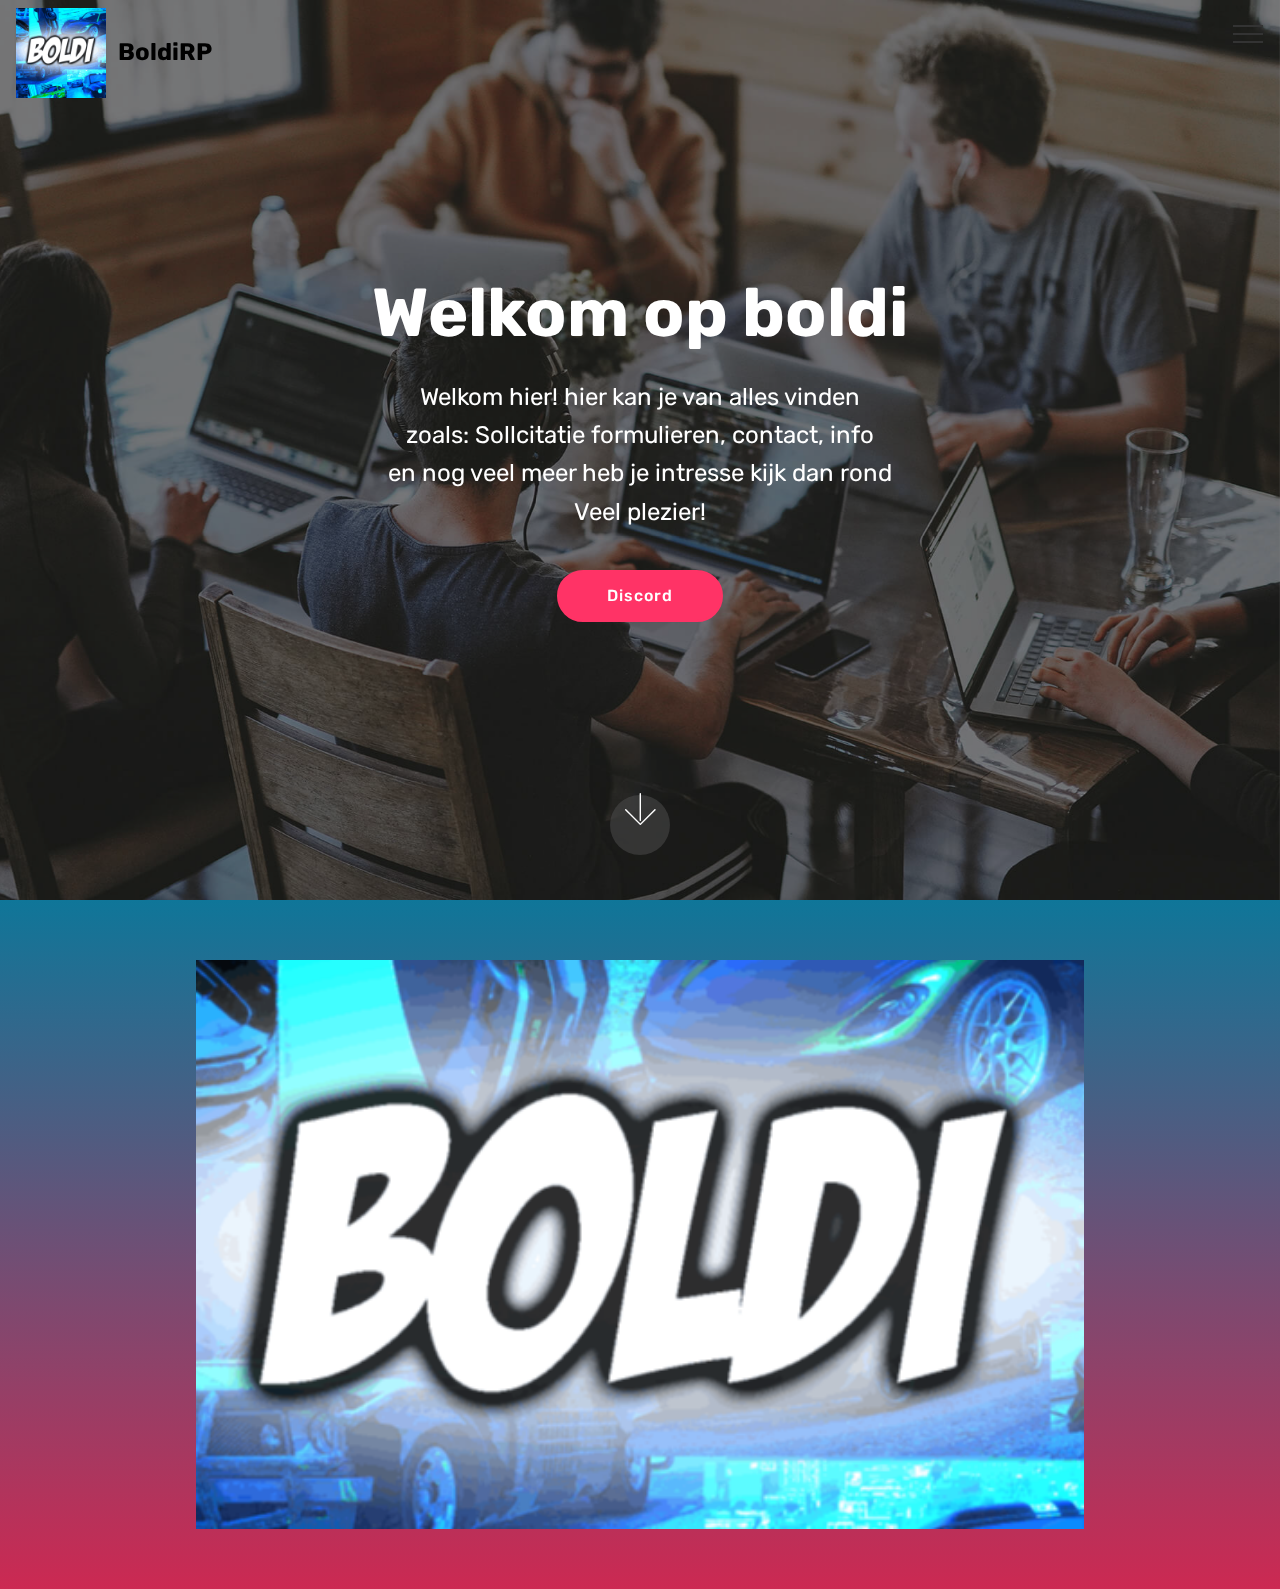
==== index.html @ 73c3ccf2 "create github pages" ====
<!DOCTYPE html>
<html  >
<head>
  <!-- Site made with Mobirise Website Builder v4.9.7, https://mobirise.com -->
  <meta charset="UTF-8">
  <meta http-equiv="X-UA-Compatible" content="IE=edge">
  <meta name="generator" content="Mobirise v4.9.7, mobirise.com">
  <meta name="viewport" content="width=device-width, initial-scale=1, minimum-scale=1">
  <link rel="shortcut icon" href="assets/images/boldi-226x226.png" type="image/x-icon">
  <meta name="description" content="">
  
  <title>Home</title>
  <link rel="stylesheet" href="assets/web/assets/mobirise-icons2/mobirise2.css">
  <link rel="stylesheet" href="assets/web/assets/mobirise-icons/mobirise-icons.css">
  <link rel="stylesheet" href="assets/tether/tether.min.css">
  <link rel="stylesheet" href="assets/bootstrap/css/bootstrap.min.css">
  <link rel="stylesheet" href="assets/bootstrap/css/bootstrap-grid.min.css">
  <link rel="stylesheet" href="assets/bootstrap/css/bootstrap-reboot.min.css">
  <link rel="stylesheet" href="assets/socicon/css/styles.css">
  <link rel="stylesheet" href="assets/dropdown/css/style.css">
  <link rel="stylesheet" href="assets/theme/css/style.css">
  <link rel="stylesheet" href="assets/mobirise/css/mbr-additional.css" type="text/css">
  
  
  
</head>
<body>
  <section class="menu cid-rpN6e9IvII" once="menu" id="menu2-0">

    

    <nav class="navbar navbar-expand beta-menu navbar-dropdown align-items-center navbar-fixed-top collapsed bg-color transparent">
        <button class="navbar-toggler navbar-toggler-right" type="button" data-toggle="collapse" data-target="#navbarSupportedContent" aria-controls="navbarSupportedContent" aria-expanded="false" aria-label="Toggle navigation">
            <div class="hamburger">
                <span></span>
                <span></span>
                <span></span>
                <span></span>
            </div>
        </button>
        <div class="menu-logo">
            <div class="navbar-brand">
                <span class="navbar-logo">
                    <a href="https://mobirise.co">
                        <img src="assets/images/boldi-226x226.png" alt="Mobirise" title="" style="height: 5.6rem;">
                    </a>
                </span>
                <span class="navbar-caption-wrap"><a class="navbar-caption text-black display-5" href="https://mobirise.co">BoldiRP</a></span>
            </div>
        </div>
        <div class="collapse navbar-collapse" id="navbarSupportedContent">
            <ul class="navbar-nav nav-dropdown nav-right" data-app-modern-menu="true"><li class="nav-item">
                    <a class="nav-link link text-black display-4" href="https://mobirise.co"><span class="mobi-mbri mobi-mbri-contact-form mbr-iconfont mbr-iconfont-btn"></span>Contact</a>
                </li>
                <li class="nav-item">
                    <a class="nav-link link text-black display-4" href="https://mobirise.co"><span class="mbri-smile-face mbr-iconfont mbr-iconfont-btn"></span>
                        Over ons
                    </a>
                </li><li class="nav-item"><a class="nav-link link text-black display-4" href="https://mobirise.co"><span class="mbri-users mbr-iconfont mbr-iconfont-btn"></span>Sollcitatie</a></li><li class="nav-item"><a class="nav-link link text-black display-4" href="https://mobirise.co"><span class="socicon socicon-angellist mbr-iconfont mbr-iconfont-btn"></span>&nbsp;Donateurs</a></li></ul>
            
        </div>
    </nav>
</section>

<section class="engine"><a href="https://mobirise.info/x">css templates</a></section><section class="cid-rpN6eJ1tGA mbr-fullscreen mbr-parallax-background" id="header2-1">

    

    <div class="mbr-overlay" style="opacity: 0.5; background-color: rgb(35, 35, 35);"></div>

    <div class="container align-center">
        <div class="row justify-content-md-center">
            <div class="mbr-white col-md-10">
                <h1 class="mbr-section-title mbr-bold pb-3 mbr-fonts-style display-1">Welkom op boldi</h1>
                
                <p class="mbr-text pb-3 mbr-fonts-style display-5">Welkom hier! hier kan je van alles vinden<br>zoals: Sollcitatie formulieren, contact, info<br>en nog veel meer heb je intresse kijk dan rond<br>Veel plezier!</p>
                <div class="mbr-section-btn"><a class="btn btn-md btn-secondary display-4" href="https://discord.gg/vAC4uBe" target="_blank">Discord</a></div>
            </div>
        </div>
    </div>
    <div class="mbr-arrow hidden-sm-down" aria-hidden="true">
        <a href="#next">
            <i class="mbri-down mbr-iconfont"></i>
        </a>
    </div>
</section>

<section class="cid-rpN6jgk2rT" id="image3-2">

    

    <figure class="mbr-figure container">
            <div class="image-block" style="width: 80%;">
                <img src="assets/images/boldi-2-559x559.png" width="1400" alt="Mobirise" title="">
                <figcaption class="mbr-figure-caption mbr-figure-caption-over">
                    <div class="container pb-5 mbr-white align-center mbr-fonts-style display-1"></div>
                </figcaption>
            </div>
    </figure>
</section>


  <script src="assets/web/assets/jquery/jquery.min.js"></script>
  <script src="assets/popper/popper.min.js"></script>
  <script src="assets/tether/tether.min.js"></script>
  <script src="assets/bootstrap/js/bootstrap.min.js"></script>
  <script src="assets/touchswipe/jquery.touch-swipe.min.js"></script>
  <script src="assets/parallax/jarallax.min.js"></script>
  <script src="assets/smoothscroll/smooth-scroll.js"></script>
  <script src="assets/dropdown/js/script.min.js"></script>
  <script src="assets/theme/js/script.js"></script>
  
  
</body>
</html>
---- assets/web/assets/mobirise-icons2/mobirise2.css ----
@font-face {
  font-family: 'Moririse2';
  src:  url('mobirise2.eot?f2bix4');
  src:  url('mobirise2.eot?f2bix4#iefix') format('embedded-opentype'),
    url('mobirise2.ttf?f2bix4') format('truetype'),
    url('mobirise2.woff?f2bix4') format('woff'),
    url('mobirise2.svg?f2bix4#mobirise2') format('svg');
  font-weight: normal;
  font-style: normal;
}

[class^="mobi-"], [class*=" mobi-"] {
  /* use !important to prevent issues with browser extensions that change fonts */
  font-family: 'Moririse2' !important;
  speak: none;
  font-style: normal;
  font-weight: normal;
  font-variant: normal;
  text-transform: none;
  line-height: 1;

  /* Better Font Rendering =========== */
  -webkit-font-smoothing: antialiased;
  -moz-osx-font-smoothing: grayscale;
}

.mobi-mbri-add-submenu:before {
  content: "\e900";
}
.mobi-mbri-alert:before {
  content: "\e901";
}
.mobi-mbri-align-center:before {
  content: "\e902";
}
.mobi-mbri-align-justify:before {
  content: "\e903";
}
.mobi-mbri-align-left:before {
  content: "\e904";
}
.mobi-mbri-align-right:before {
  content: "\e905";
}
.mobi-mbri-android:before {
  content: "\e906";
}
.mobi-mbri-apple:before {
  content: "\e907";
}
.mobi-mbri-arrow-down:before {
  content: "\e908";
}
.mobi-mbri-arrow-next:before {
  content: "\e909";
}
.mobi-mbri-arrow-prev:before {
  content: "\e90a";
}
.mobi-mbri-arrow-up:before {
  content: "\e90b";
}
.mobi-mbri-bold:before {
  content: "\e90c";
}
.mobi-mbri-bookmark:before {
  content: "\e90d";
}
.mobi-mbri-bootstrap:before {
  content: "\e90e";
}
.mobi-mbri-briefcase:before {
  content: "\e90f";
}
.mobi-mbri-browse:before {
  content: "\e910";
}
.mobi-mbri-bulleted-list:before {
  content: "\e911";
}
.mobi-mbri-calendar:before {
  content: "\e912";
}
.mobi-mbri-camera:before {
  content: "\e913";
}
.mobi-mbri-cart-add:before {
  content: "\e914";
}
.mobi-mbri-cart-full:before {
  content: "\e915";
}
.mobi-mbri-cash:before {
  content: "\e916";
}
.mobi-mbri-change-style:before {
  content: "\e917";
}
.mobi-mbri-chat:before {
  content: "\e918";
}
.mobi-mbri-clock:before {
  content: "\e919";
}
.mobi-mbri-close:before {
  content: "\e91a";
}
.mobi-mbri-cloud:before {
  content: "\e91b";
}
.mobi-mbri-code:before {
  content: "\e91c";
}
.mobi-mbri-contact-form:before {
  content: "\e91d";
}
.mobi-mbri-credit-card:before {
  content: "\e91e";
}
.mobi-mbri-cursor-click:before {
  content: "\e91f";
}
.mobi-mbri-cust-feedback:before {
  content: "\e920";
}
.mobi-mbri-database:before {
  content: "\e921";
}
.mobi-mbri-delivery:before {
  content: "\e922";
}
.mobi-mbri-desktop:before {
  content: "\e923";
}
.mobi-mbri-devices:before {
  content: "\e924";
}
.mobi-mbri-down:before {
  content: "\e925";
}
.mobi-mbri-download-2:before {
  content: "\e926";
}
.mobi-mbri-download:before {
  content: "\e927";
}
.mobi-mbri-drag-n-drop-2:before {
  content: "\e928";
}
.mobi-mbri-drag-n-drop:before {
  content: "\e929";
}
.mobi-mbri-edit-2:before {
  content: "\e92a";
}
.mobi-mbri-edit:before {
  content: "\e92b";
}
.mobi-mbri-error:before {
  content: "\e92c";
}
.mobi-mbri-extension:before {
  content: "\e92d";
}
.mobi-mbri-features:before {
  content: "\e92e";
}
.mobi-mbri-file:before {
  content: "\e92f";
}
.mobi-mbri-flag:before {
  content: "\e930";
}
.mobi-mbri-folder:before {
  content: "\e931";
}
.mobi-mbri-gift:before {
  content: "\e932";
}
.mobi-mbri-github:before {
  content: "\e933";
}
.mobi-mbri-globe-2:before {
  content: "\e934";
}
.mobi-mbri-globe:before {
  content: "\e935";
}
.mobi-mbri-growing-chart:before {
  content: "\e936";
}
.mobi-mbri-hearth:before {
  content: "\e937";
}
.mobi-mbri-help:before {
  content: "\e938";
}
.mobi-mbri-home:before {
  content: "\e939";
}
.mobi-mbri-hot-cup:before {
  content: "\e93a";
}
.mobi-mbri-idea:before {
  content: "\e93b";
}
.mobi-mbri-image-gallery:before {
  content: "\e93c";
}
.mobi-mbri-image-slider:before {
  content: "\e93d";
}
.mobi-mbri-info:before {
  content: "\e93e";
}
.mobi-mbri-italic:before {
  content: "\e93f";
}
.mobi-mbri-key:before {
  content: "\e940";
}
.mobi-mbri-laptop:before {
  content: "\e941";
}
.mobi-mbri-layers:before {
  content: "\e942";
}
.mobi-mbri-left-right:before {
  content: "\e943";
}
.mobi-mbri-left:before {
  content: "\e944";
}
.mobi-mbri-letter:before {
  content: "\e945";
}
.mobi-mbri-like:before {
  content: "\e946";
}
.mobi-mbri-link:before {
  content: "\e947";
}
.mobi-mbri-lock:before {
  content: "\e948";
}
.mobi-mbri-login:before {
  content: "\e949";
}
.mobi-mbri-logout:before {
  content: "\e94a";
}
.mobi-mbri-magic-stick:before {
  content: "\e94b";
}
.mobi-mbri-map-pin:before {
  content: "\e94c";
}
.mobi-mbri-menu:before {
  content: "\e94d";
}
.mobi-mbri-mobile-2:before {
  content: "\e94e";
}
.mobi-mbri-mobile-horizontal:before {
  content: "\e94f";
}
.mobi-mbri-mobile:before {
  content: "\e950";
}
.mobi-mbri-mobirise:before {
  content: "\e951";
}
.mobi-mbri-more-horizontal:before {
  content: "\e952";
}
.mobi-mbri-more-vertical:before {
  content: "\e953";
}
.mobi-mbri-music:before {
  content: "\e954";
}
.mobi-mbri-new-file:before {
  content: "\e955";
}
.mobi-mbri-numbered-list:before {
  content: "\e956";
}
.mobi-mbri-opened-folder:before {
  content: "\e957";
}
.mobi-mbri-pages:before {
  content: "\e958";
}
.mobi-mbri-paper-plane:before {
  content: "\e959";
}
.mobi-mbri-paperclip:before {
  content: "\e95a";
}
.mobi-mbri-phone:before {
  content: "\e95b";
}
.mobi-mbri-photo:before {
  content: "\e95c";
}
.mobi-mbri-photos:before {
  content: "\e95d";
}
.mobi-mbri-pin:before {
  content: "\e95e";
}
.mobi-mbri-play:before {
  content: "\e95f";
}
.mobi-mbri-plus:before {
  content: "\e960";
}
.mobi-mbri-preview:before {
  content: "\e961";
}
.mobi-mbri-print:before {
  content: "\e962";
}
.mobi-mbri-protect:before {
  content: "\e963";
}
.mobi-mbri-question:before {
  content: "\e964";
}
.mobi-mbri-quote-left:before {
  content: "\e965";
}
.mobi-mbri-quote-right:before {
  content: "\e966";
}
.mobi-mbri-redo:before {
  content: "\e967";
}
.mobi-mbri-refresh:before {
  content: "\e968";
}
.mobi-mbri-responsive-2:before {
  content: "\e969";
}
.mobi-mbri-responsive:before {
  content: "\e96a";
}
.mobi-mbri-right:before {
  content: "\e96b";
}
.mobi-mbri-rocket:before {
  content: "\e96c";
}
.mobi-mbri-sad-face:before {
  content: "\e96d";
}
.mobi-mbri-sale:before {
  content: "\e96e";
}
.mobi-mbri-save:before {
  content: "\e96f";
}
.mobi-mbri-search:before {
  content: "\e970";
}
.mobi-mbri-setting-2:before {
  content: "\e971";
}
.mobi-mbri-setting-3:before {
  content: "\e972";
}
.mobi-mbri-setting:before {
  content: "\e973";
}
.mobi-mbri-share:before {
  content: "\e974";
}
.mobi-mbri-shopping-bag:before {
  content: "\e975";
}
.mobi-mbri-shopping-basket:before {
  content: "\e976";
}
.mobi-mbri-shopping-cart:before {
  content: "\e977";
}
.mobi-mbri-sites:before {
  content: "\e978";
}
.mobi-mbri-smile-face:before {
  content: "\e979";
}
.mobi-mbri-speed:before {
  content: "\e97a";
}
.mobi-mbri-star:before {
  content: "\e97b";
}
.mobi-mbri-success:before {
  content: "\e97c";
}
.mobi-mbri-sun:before {
  content: "\e97d";
}
.mobi-mbri-sun2:before {
  content: "\e97e";
}
.mobi-mbri-tablet-vertical:before {
  content: "\e97f";
}
.mobi-mbri-tablet:before {
  content: "\e980";
}
.mobi-mbri-target:before {
  content: "\e981";
}
.mobi-mbri-timer:before {
  content: "\e982";
}
.mobi-mbri-to-ftp:before {
  content: "\e983";
}
.mobi-mbri-to-local-drive:before {
  content: "\e984";
}
.mobi-mbri-touch-swipe:before {
  content: "\e985";
}
.mobi-mbri-touch:before {
  content: "\e986";
}
.mobi-mbri-trash:before {
  content: "\e987";
}
.mobi-mbri-underline:before {
  content: "\e988";
}
.mobi-mbri-undo:before {
  content: "\e989";
}
.mobi-mbri-unlink:before {
  content: "\e98a";
}
.mobi-mbri-unlock:before {
  content: "\e98b";
}
.mobi-mbri-up-down:before {
  content: "\e98c";
}
.mobi-mbri-up:before {
  content: "\e98d";
}
.mobi-mbri-update:before {
  content: "\e98e";
}
.mobi-mbri-upload-2:before {
  content: "\e98f";
}
.mobi-mbri-upload:before {
  content: "\e990";
}
.mobi-mbri-user-2:before {
  content: "\e991";
}
.mobi-mbri-user:before {
  content: "\e992";
}
.mobi-mbri-users:before {
  content: "\e993";
}
.mobi-mbri-video-play:before {
  content: "\e994";
}
.mobi-mbri-video:before {
  content: "\e995";
}
.mobi-mbri-watch:before {
  content: "\e996";
}
.mobi-mbri-website-theme-2:before {
  content: "\e997";
}
.mobi-mbri-website-theme:before {
  content: "\e998";
}
.mobi-mbri-wifi:before {
  content: "\e999";
}
.mobi-mbri-windows:before {
  content: "\e99a";
}
.mobi-mbri-zoom-in:before {
  content: "\e99b";
}
.mobi-mbri-zoom-out:before {
  content: "\e99c";
}
---- assets/web/assets/mobirise-icons/mobirise-icons.css ----
@font-face {
  font-family: 'MobiriseIcons';
  src:  url('mobirise-icons.eot?spat4u');
  src:  url('mobirise-icons.eot?spat4u#iefix') format('embedded-opentype'),
    url('mobirise-icons.ttf?spat4u') format('truetype'),
    url('mobirise-icons.woff?spat4u') format('woff'),
    url('mobirise-icons.svg?spat4u#MobiriseIcons') format('svg');
  font-weight: normal;
  font-style: normal;
}

[class^="mbri-"], [class*=" mbri-"] {
  /* use !important to prevent issues with browser extensions that change fonts */
  font-family: MobiriseIcons !important;
  speak: none;
  font-style: normal;
  font-weight: normal;
  font-variant: normal;
  text-transform: none;
  line-height: 1;

  /* Better Font Rendering =========== */
  -webkit-font-smoothing: antialiased;
  -moz-osx-font-smoothing: grayscale;
}

.mbri-add-submenu:before {
  content: "\e900";
}
.mbri-alert:before {
  content: "\e901";
}
.mbri-align-center:before {
  content: "\e902";
}
.mbri-align-justify:before {
  content: "\e903";
}
.mbri-align-left:before {
  content: "\e904";
}
.mbri-align-right:before {
  content: "\e905";
}
.mbri-android:before {
  content: "\e906";
}
.mbri-apple:before {
  content: "\e907";
}
.mbri-arrow-down:before {
  content: "\e908";
}
.mbri-arrow-next:before {
  content: "\e909";
}
.mbri-arrow-prev:before {
  content: "\e90a";
}
.mbri-arrow-up:before {
  content: "\e90b";
}
.mbri-bold:before {
  content: "\e90c";
}
.mbri-bookmark:before {
  content: "\e90d";
}
.mbri-bootstrap:before {
  content: "\e90e";
}
.mbri-briefcase:before {
  content: "\e90f";
}
.mbri-browse:before {
  content: "\e910";
}
.mbri-bulleted-list:before {
  content: "\e911";
}
.mbri-calendar:before {
  content: "\e912";
}
.mbri-camera:before {
  content: "\e913";
}
.mbri-cart-add:before {
  content: "\e914";
}
.mbri-cart-full:before {
  content: "\e915";
}
.mbri-cash:before {
  content: "\e916";
}
.mbri-change-style:before {
  content: "\e917";
}
.mbri-chat:before {
  content: "\e918";
}
.mbri-clock:before {
  content: "\e919";
}
.mbri-close:before {
  content: "\e91a";
}
.mbri-cloud:before {
  content: "\e91b";
}
.mbri-code:before {
  content: "\e91c";
}
.mbri-contact-form:before {
  content: "\e91d";
}
.mbri-credit-card:before {
  content: "\e91e";
}
.mbri-cursor-click:before {
  content: "\e91f";
}
.mbri-cust-feedback:before {
  content: "\e920";
}
.mbri-database:before {
  content: "\e921";
}
.mbri-delivery:before {
  content: "\e922";
}
.mbri-desktop:before {
  content: "\e923";
}
.mbri-devices:before {
  content: "\e924";
}
.mbri-down:before {
  content: "\e925";
}
.mbri-download:before {
  content: "\e989";
}
.mbri-drag-n-drop:before {
  content: "\e927";
}
.mbri-drag-n-drop2:before {
  content: "\e928";
}
.mbri-edit:before {
  content: "\e929";
}
.mbri-edit2:before {
  content: "\e92a";
}
.mbri-error:before {
  content: "\e92b";
}
.mbri-extension:before {
  content: "\e92c";
}
.mbri-features:before {
  content: "\e92d";
}
.mbri-file:before {
  content: "\e92e";
}
.mbri-flag:before {
  content: "\e92f";
}
.mbri-folder:before {
  content: "\e930";
}
.mbri-gift:before {
  content: "\e931";
}
.mbri-github:before {
  content: "\e932";
}
.mbri-globe:before {
  content: "\e933";
}
.mbri-globe-2:before {
  content: "\e934";
}
.mbri-growing-chart:before {
  content: "\e935";
}
.mbri-hearth:before {
  content: "\e936";
}
.mbri-help:before {
  content: "\e937";
}
.mbri-home:before {
  content: "\e938";
}
.mbri-hot-cup:before {
  content: "\e939";
}
.mbri-idea:before {
  content: "\e93a";
}
.mbri-image-gallery:before {
  content: "\e93b";
}
.mbri-image-slider:before {
  content: "\e93c";
}
.mbri-info:before {
  content: "\e93d";
}
.mbri-italic:before {
  content: "\e93e";
}
.mbri-key:before {
  content: "\e93f";
}
.mbri-laptop:before {
  content: "\e940";
}
.mbri-layers:before {
  content: "\e941";
}
.mbri-left-right:before {
  content: "\e942";
}
.mbri-left:before {
  content: "\e943";
}
.mbri-letter:before {
  content: "\e944";
}
.mbri-like:before {
  content: "\e945";
}
.mbri-link:before {
  content: "\e946";
}
.mbri-lock:before {
  content: "\e947";
}
.mbri-login:before {
  content: "\e948";
}
.mbri-logout:before {
  content: "\e949";
}
.mbri-magic-stick:before {
  content: "\e94a";
}
.mbri-map-pin:before {
  content: "\e94b";
}
.mbri-menu:before {
  content: "\e94c";
}
.mbri-mobile:before {
  content: "\e94d";
}
.mbri-mobile2:before {
  content: "\e94e";
}
.mbri-mobirise:before {
  content: "\e94f";
}
.mbri-more-horizontal:before {
  content: "\e950";
}
.mbri-more-vertical:before {
  content: "\e951";
}
.mbri-music:before {
  content: "\e952";
}
.mbri-new-file:before {
  content: "\e953";
}
.mbri-numbered-list:before {
  content: "\e954";
}
.mbri-opened-folder:before {
  content: "\e955";
}
.mbri-pages:before {
  content: "\e956";
}
.mbri-paper-plane:before {
  content: "\e957";
}
.mbri-paperclip:before {
  content: "\e958";
}
.mbri-photo:before {
  content: "\e959";
}
.mbri-photos:before {
  content: "\e95a";
}
.mbri-pin:before {
  content: "\e95b";
}
.mbri-play:before {
  content: "\e95c";
}
.mbri-plus:before {
  content: "\e95d";
}
.mbri-preview:before {
  content: "\e95e";
}
.mbri-print:before {
  content: "\e95f";
}
.mbri-protect:before {
  content: "\e960";
}
.mbri-question:before {
  content: "\e961";
}
.mbri-quote-left:before {
  content: "\e962";
}
.mbri-quote-right:before {
  content: "\e963";
}
.mbri-refresh:before {
  content: "\e964";
}
.mbri-responsive:before {
  content: "\e965";
}
.mbri-right:before {
  content: "\e966";
}
.mbri-rocket:before {
  content: "\e967";
}
.mbri-sad-face:before {
  content: "\e968";
}
.mbri-sale:before {
  content: "\e969";
}
.mbri-save:before {
  content: "\e96a";
}
.mbri-search:before {
  content: "\e96b";
}
.mbri-setting:before {
  content: "\e96c";
}
.mbri-setting2:before {
  content: "\e96d";
}
.mbri-setting3:before {
  content: "\e96e";
}
.mbri-share:before {
  content: "\e96f";
}
.mbri-shopping-bag:before {
  content: "\e970";
}
.mbri-shopping-basket:before {
  content: "\e971";
}
.mbri-shopping-cart:before {
  content: "\e972";
}
.mbri-sites:before {
  content: "\e973";
}
.mbri-smile-face:before {
  content: "\e974";
}
.mbri-speed:before {
  content: "\e975";
}
.mbri-star:before {
  content: "\e976";
}
.mbri-success:before {
  content: "\e977";
}
.mbri-sun:before {
  content: "\e978";
}
.mbri-sun2:before {
  content: "\e979";
}
.mbri-tablet:before {
  content: "\e97a";
}
.mbri-tablet-vertical:before {
  content: "\e97b";
}
.mbri-target:before {
  content: "\e97c";
}
.mbri-timer:before {
  content: "\e97d";
}
.mbri-to-ftp:before {
  content: "\e97e";
}
.mbri-to-local-drive:before {
  content: "\e97f";
}
.mbri-touch-swipe:before {
  content: "\e980";
}
.mbri-touch:before {
  content: "\e981";
}
.mbri-trash:before {
  content: "\e982";
}
.mbri-underline:before {
  content: "\e983";
}
.mbri-unlink:before {
  content: "\e984";
}
.mbri-unlock:before {
  content: "\e985";
}
.mbri-up-down:before {
  content: "\e986";
}
.mbri-up:before {
  content: "\e987";
}
.mbri-update:before {
  content: "\e988";
}
.mbri-upload:before {
 content: "\e926"; 
}
.mbri-user:before {
  content: "\e98a";
}
.mbri-user2:before {
  content: "\e98b";
}
.mbri-users:before {
  content: "\e98c";
}
.mbri-video:before {
  content: "\e98d";
}
.mbri-video-play:before {
  content: "\e98e";
}
.mbri-watch:before {
  content: "\e98f";
}
.mbri-website-theme:before {
  content: "\e990";
}
.mbri-wifi:before {
  content: "\e991";
}
.mbri-windows:before {
  content: "\e992";
}
.mbri-zoom-out:before {
  content: "\e993";
}
.mbri-redo:before {
  content: "\e994";
}
.mbri-undo:before {
  content: "\e995";
}
---- assets/socicon/css/styles.css ----
@charset "UTF-8";

@font-face {
  font-family: "socicon";
  src:url("../fonts/socicon.eot");
  src:url("../fonts/socicon.eot?#iefix") format("embedded-opentype"),
    url("../fonts/socicon.woff") format("woff"),
    url("../fonts/socicon.ttf") format("truetype"),
    url("../fonts/socicon.svg#socicon") format("svg");
  font-weight: normal;
  font-style: normal;

}

[data-icon]:before {
  font-family: "socicon" !important;
  content: attr(data-icon);
  font-style: normal !important;
  font-weight: normal !important;
  font-variant: normal !important;
  text-transform: none !important;
  speak: none;
  line-height: 1;
  -webkit-font-smoothing: antialiased;
  -moz-osx-font-smoothing: grayscale;
}

[class^="socicon-"]:before,
[class*=" socicon-"]:before {
  font-family: "socicon" !important;
  font-style: normal !important;
  font-weight: normal !important;
  font-variant: normal !important;
  text-transform: none !important;
  speak: none;
  line-height: 1;
  -webkit-font-smoothing: antialiased;
  -moz-osx-font-smoothing: grayscale;
}

.socicon-modelmayhem:before {
  content: "\e000";
}
.socicon-mixcloud:before {
  content: "\e001";
}
.socicon-drupal:before {
  content: "\e002";
}
.socicon-swarm:before {
  content: "\e003";
}
.socicon-istock:before {
  content: "\e004";
}
.socicon-yammer:before {
  content: "\e005";
}
.socicon-ello:before {
  content: "\e006";
}
.socicon-stackoverflow:before {
  content: "\e007";
}
.socicon-persona:before {
  content: "\e008";
}
.socicon-triplej:before {
  content: "\e009";
}
.socicon-houzz:before {
  content: "\e00a";
}
.socicon-rss:before {
  content: "\e00b";
}
.socicon-paypal:before {
  content: "\e00c";
}
.socicon-odnoklassniki:before {
  content: "\e00d";
}
.socicon-airbnb:before {
  content: "\e00e";
}
.socicon-periscope:before {
  content: "\e00f";
}
.socicon-outlook:before {
  content: "\e010";
}
.socicon-coderwall:before {
  content: "\e011";
}
.socicon-tripadvisor:before {
  content: "\e012";
}
.socicon-appnet:before {
  content: "\e013";
}
.socicon-goodreads:before {
  content: "\e014";
}
.socicon-tripit:before {
  content: "\e015";
}
.socicon-lanyrd:before {
  content: "\e016";
}
.socicon-slideshare:before {
  content: "\e017";
}
.socicon-buffer:before {
  content: "\e018";
}
.socicon-disqus:before {
  content: "\e019";
}
.socicon-vkontakte:before {
  content: "\e01a";
}
.socicon-whatsapp:before {
  content: "\e01b";
}
.socicon-patreon:before {
  content: "\e01c";
}
.socicon-storehouse:before {
  content: "\e01d";
}
.socicon-pocket:before {
  content: "\e01e";
}
.socicon-mail:before {
  content: "\e01f";
}
.socicon-blogger:before {
  content: "\e020";
}
.socicon-technorati:before {
  content: "\e021";
}
.socicon-reddit:before {
  content: "\e022";
}
.socicon-dribbble:before {
  content: "\e023";
}
.socicon-stumbleupon:before {
  content: "\e024";
}
.socicon-digg:before {
  content: "\e025";
}
.socicon-envato:before {
  content: "\e026";
}
.socicon-behance:before {
  content: "\e027";
}
.socicon-delicious:before {
  content: "\e028";
}
.socicon-deviantart:before {
  content: "\e029";
}
.socicon-forrst:before {
  content: "\e02a";
}
.socicon-play:before {
  content: "\e02b";
}
.socicon-zerply:before {
  content: "\e02c";
}
.socicon-wikipedia:before {
  content: "\e02d";
}
.socicon-apple:before {
  content: "\e02e";
}
.socicon-flattr:before {
  content: "\e02f";
}
.socicon-github:before {
  content: "\e030";
}
.socicon-renren:before {
  content: "\e031";
}
.socicon-friendfeed:before {
  content: "\e032";
}
.socicon-newsvine:before {
  content: "\e033";
}
.socicon-identica:before {
  content: "\e034";
}
.socicon-bebo:before {
  content: "\e035";
}
.socicon-zynga:before {
  content: "\e036";
}
.socicon-steam:before {
  content: "\e037";
}
.socicon-xbox:before {
  content: "\e038";
}
.socicon-windows:before {
  content: "\e039";
}
.socicon-qq:before {
  content: "\e03a";
}
.socicon-douban:before {
  content: "\e03b";
}
.socicon-meetup:before {
  content: "\e03c";
}
.socicon-playstation:before {
  content: "\e03d";
}
.socicon-android:before {
  content: "\e03e";
}
.socicon-snapchat:before {
  content: "\e03f";
}
.socicon-twitter:before {
  content: "\e040";
}
.socicon-facebook:before {
  content: "\e041";
}
.socicon-googleplus:before {
  content: "\e042";
}
.socicon-pinterest:before {
  content: "\e043";
}
.socicon-foursquare:before {
  content: "\e044";
}
.socicon-yahoo:before {
  content: "\e045";
}
.socicon-skype:before {
  content: "\e046";
}
.socicon-yelp:before {
  content: "\e047";
}
.socicon-feedburner:before {
  content: "\e048";
}
.socicon-linkedin:before {
  content: "\e049";
}
.socicon-viadeo:before {
  content: "\e04a";
}
.socicon-xing:before {
  content: "\e04b";
}
.socicon-myspace:before {
  content: "\e04c";
}
.socicon-soundcloud:before {
  content: "\e04d";
}
.socicon-spotify:before {
  content: "\e04e";
}
.socicon-grooveshark:before {
  content: "\e04f";
}
.socicon-lastfm:before {
  content: "\e050";
}
.socicon-youtube:before {
  content: "\e051";
}
.socicon-vimeo:before {
  content: "\e052";
}
.socicon-dailymotion:before {
  content: "\e053";
}
.socicon-vine:before {
  content: "\e054";
}
.socicon-flickr:before {
  content: "\e055";
}
.socicon-500px:before {
  content: "\e056";
}
.socicon-wordpress:before {
  content: "\e058";
}
.socicon-tumblr:before {
  content: "\e059";
}
.socicon-twitch:before {
  content: "\e05a";
}
.socicon-8tracks:before {
  content: "\e05b";
}
.socicon-amazon:before {
  content: "\e05c";
}
.socicon-icq:before {
  content: "\e05d";
}
.socicon-smugmug:before {
  content: "\e05e";
}
.socicon-ravelry:before {
  content: "\e05f";
}
.socicon-weibo:before {
  content: "\e060";
}
.socicon-baidu:before {
  content: "\e061";
}
.socicon-angellist:before {
  content: "\e062";
}
.socicon-ebay:before {
  content: "\e063";
}
.socicon-imdb:before {
  content: "\e064";
}
.socicon-stayfriends:before {
  content: "\e065";
}
.socicon-residentadvisor:before {
  content: "\e066";
}
.socicon-google:before {
  content: "\e067";
}
.socicon-yandex:before {
  content: "\e068";
}
.socicon-sharethis:before {
  content: "\e069";
}
.socicon-bandcamp:before {
  content: "\e06a";
}
.socicon-itunes:before {
  content: "\e06b";
}
.socicon-deezer:before {
  content: "\e06c";
}
.socicon-telegram:before {
  content: "\e06e";
}
.socicon-openid:before {
  content: "\e06f";
}
.socicon-amplement:before {
  content: "\e070";
}
.socicon-viber:before {
  content: "\e071";
}
.socicon-zomato:before {
  content: "\e072";
}
.socicon-draugiem:before {
  content: "\e074";
}
.socicon-endomodo:before {
  content: "\e075";
}
.socicon-filmweb:before {
  content: "\e076";
}
.socicon-stackexchange:before {
  content: "\e077";
}
.socicon-wykop:before {
  content: "\e078";
}
.socicon-teamspeak:before {
  content: "\e079";
}
.socicon-teamviewer:before {
  content: "\e07a";
}
.socicon-ventrilo:before {
  content: "\e07b";
}
.socicon-younow:before {
  content: "\e07c";
}
.socicon-raidcall:before {
  content: "\e07d";
}
.socicon-mumble:before {
  content: "\e07e";
}
.socicon-medium:before {
  content: "\e06d";
}
.socicon-bebee:before {
  content: "\e07f";
}
.socicon-hitbox:before {
  content: "\e080";
}
.socicon-reverbnation:before {
  content: "\e081";
}
.socicon-formulr:before {
  content: "\e082";
}
.socicon-instagram:before {
  content: "\e057";
}
.socicon-battlenet:before {
  content: "\e083";
}
.socicon-chrome:before {
  content: "\e084";
}
.socicon-discord:before {
  content: "\e086";
}
.socicon-issuu:before {
  content: "\e087";
}
.socicon-macos:before {
  content: "\e088";
}
.socicon-firefox:before {
  content: "\e089";
}
.socicon-opera:before {
  content: "\e08d";
}
.socicon-keybase:before {
  content: "\e090";
}
.socicon-alliance:before {
  content: "\e091";
}
.socicon-livejournal:before {
  content: "\e092";
}
.socicon-googlephotos:before {
  content: "\e093";
}
.socicon-horde:before {
  content: "\e094";
}
.socicon-etsy:before {
  content: "\e095";
}
.socicon-zapier:before {
  content: "\e096";
}
.socicon-google-scholar:before {
  content: "\e097";
}
.socicon-researchgate:before {
  content: "\e098";
}
.socicon-wechat:before {
  content: "\e099";
}
.socicon-strava:before {
  content: "\e09a";
}
.socicon-line:before {
  content: "\e09b";
}
.socicon-lyft:before {
  content: "\e09c";
}
.socicon-uber:before {
  content: "\e09d";
}
.socicon-songkick:before {
  content: "\e09e";
}
.socicon-viewbug:before {
  content: "\e09f";
}
.socicon-googlegroups:before {
  content: "\e0a0";
}
.socicon-quora:before {
  content: "\e073";
}
.socicon-diablo:before {
  content: "\e085";
}
.socicon-blizzard:before {
  content: "\e0a1";
}
.socicon-hearthstone:before {
  content: "\e08b";
}
.socicon-heroes:before {
  content: "\e08a";
}
.socicon-overwatch:before {
  content: "\e08c";
}
.socicon-warcraft:before {
  content: "\e08e";
}
.socicon-starcraft:before {
  content: "\e08f";
}
.socicon-beam:before {
  content: "\e0a2";
}
.socicon-curse:before {
  content: "\e0a3";
}
.socicon-player:before {
  content: "\e0a4";
}
.socicon-streamjar:before {
  content: "\e0a5";
}
.socicon-nintendo:before {
  content: "\e0a6";
}
.socicon-hellocoton:before {
  content: "\e0a7";
}
---- assets/dropdown/css/style.css ----
.navbar-dropdown {
  left: 0;
  padding: 0;
  position: absolute;
  right: 0;
  top: 0;
  transition: all 0.45s ease;
  z-index: 1030;
  background: #282828; }
  .navbar-dropdown .navbar-logo {
    margin-right: 0.8rem;
    transition: margin 0.3s ease-in-out;
    vertical-align: middle; }
    .navbar-dropdown .navbar-logo img {
      height: 3.125rem;
      transition: all 0.3s ease-in-out; }
    .navbar-dropdown .navbar-logo.mbr-iconfont {
      font-size: 3.125rem;
      line-height: 3.125rem; }
  .navbar-dropdown .navbar-caption {
    font-weight: 700;
    white-space: normal;
    vertical-align: -4px;
    line-height: 3.125rem !important; }
    .navbar-dropdown .navbar-caption, .navbar-dropdown .navbar-caption:hover {
      color: inherit;
      text-decoration: none; }
  .navbar-dropdown .mbr-iconfont + .navbar-caption {
    vertical-align: -1px; }
  .navbar-dropdown.navbar-fixed-top {
    position: fixed; }
  .navbar-dropdown .navbar-brand span {
    vertical-align: -4px; }
  .navbar-dropdown.bg-color.transparent {
    background: none; }
  .navbar-dropdown.navbar-short .navbar-brand {
    padding: 0.625rem 0; }
    .navbar-dropdown.navbar-short .navbar-brand span {
      vertical-align: -1px; }
  .navbar-dropdown.navbar-short .navbar-caption {
    line-height: 2.375rem !important;
    vertical-align: -2px; }
  .navbar-dropdown.navbar-short .navbar-logo {
    margin-right: 0.5rem; }
    .navbar-dropdown.navbar-short .navbar-logo img {
      height: 2.375rem; }
    .navbar-dropdown.navbar-short .navbar-logo.mbr-iconfont {
      font-size: 2.375rem;
      line-height: 2.375rem; }
  .navbar-dropdown.navbar-short .mbr-table-cell {
    height: 3.625rem; }
  .navbar-dropdown .navbar-close {
    left: 0.6875rem;
    position: fixed;
    top: 0.75rem;
    z-index: 1000; }
  .navbar-dropdown .hamburger-icon {
    content: "";
    display: inline-block;
    vertical-align: middle;
    width: 16px;
    -webkit-box-shadow: 0 -6px 0 1px #282828,0 0 0 1px #282828,0 6px 0 1px #282828;
    -moz-box-shadow: 0 -6px 0 1px #282828,0 0 0 1px #282828,0 6px 0 1px #282828;
    box-shadow: 0 -6px 0 1px #282828,0 0 0 1px #282828,0 6px 0 1px #282828; }

.dropdown-menu .dropdown-toggle[data-toggle="dropdown-submenu"]::after {
  border-bottom: 0.35em solid transparent;
  border-left: 0.35em solid;
  border-right: 0;
  border-top: 0.35em solid transparent;
  margin-left: 0.3rem; }

.dropdown-menu .dropdown-item:focus {
  outline: 0; }

.nav-dropdown {
  font-size: 0.75rem;
  font-weight: 500;
  height: auto !important; }
  .nav-dropdown .nav-btn {
    padding-left: 1rem; }
  .nav-dropdown .link {
    margin: .667em 1.667em;
    font-weight: 500;
    padding: 0;
    transition: color .2s ease-in-out; }
    .nav-dropdown .link.dropdown-toggle {
      margin-right: 2.583em; }
      .nav-dropdown .link.dropdown-toggle::after {
        margin-left: .25rem;
        border-top: 0.35em solid;
        border-right: 0.35em solid transparent;
        border-left: 0.35em solid transparent;
        border-bottom: 0; }
      .nav-dropdown .link.dropdown-toggle[aria-expanded="true"] {
        margin: 0;
        padding: 0.667em 3.263em  0.667em 1.667em; }
  .nav-dropdown .link::after,
  .nav-dropdown .dropdown-item::after {
    color: inherit; }
  .nav-dropdown .btn {
    font-size: 0.75rem;
    font-weight: 700;
    letter-spacing: 0;
    margin-bottom: 0;
    padding-left: 1.25rem;
    padding-right: 1.25rem; }
  .nav-dropdown .dropdown-menu {
    border-radius: 0;
    border: 0;
    left: 0;
    margin: 0;
    padding-bottom: 1.25rem;
    padding-top: 1.25rem;
    position: relative; }
  .nav-dropdown .dropdown-submenu {
    margin-left: 0.125rem;
    top: 0; }
  .nav-dropdown .dropdown-item {
    font-weight: 500;
    line-height: 2;
    padding: 0.3846em 4.615em 0.3846em 1.5385em;
    position: relative;
    transition: color .2s ease-in-out, background-color .2s ease-in-out; }
    .nav-dropdown .dropdown-item::after {
      margin-top: -0.3077em;
      position: absolute;
      right: 1.1538em;
      top: 50%; }
    .nav-dropdown .dropdown-item:focus, .nav-dropdown .dropdown-item:hover {
      background: none; }

@media (max-width: 767px) {
  .nav-dropdown.navbar-toggleable-sm {
    bottom: 0;
    display: none;
    left: 0;
    overflow-x: hidden;
    position: fixed;
    top: 0;
    transform: translateX(-100%);
    -ms-transform: translateX(-100%);
    -webkit-transform: translateX(-100%);
    width: 18.75rem;
    z-index: 999; } }
.nav-dropdown.navbar-toggleable-xl {
  bottom: 0;
  display: none;
  left: 0;
  overflow-x: hidden;
  position: fixed;
  top: 0;
  transform: translateX(-100%);
  -ms-transform: translateX(-100%);
  -webkit-transform: translateX(-100%);
  width: 18.75rem;
  z-index: 999; }

.nav-dropdown-sm {
  display: block !important;
  overflow-x: hidden;
  overflow: auto;
  padding-top: 3.875rem; }
  .nav-dropdown-sm::after {
    content: "";
    display: block;
    height: 3rem;
    width: 100%; }
  .nav-dropdown-sm.collapse.in ~ .navbar-close {
    display: block !important; }
  .nav-dropdown-sm.collapsing, .nav-dropdown-sm.collapse.in {
    transform: translateX(0);
    -ms-transform: translateX(0);
    -webkit-transform: translateX(0);
    transition: all 0.25s ease-out;
    -webkit-transition: all 0.25s ease-out;
    background: #282828; }
  .nav-dropdown-sm.collapsing[aria-expanded="false"] {
    transform: translateX(-100%);
    -ms-transform: translateX(-100%);
    -webkit-transform: translateX(-100%); }
  .nav-dropdown-sm .nav-item {
    display: block;
    margin-left: 0 !important;
    padding-left: 0; }
  .nav-dropdown-sm .link,
  .nav-dropdown-sm .dropdown-item {
    border-top: 1px dotted rgba(255, 255, 255, 0.1);
    font-size: 0.8125rem;
    line-height: 1.6;
    margin: 0 !important;
    padding: 0.875rem 2.4rem 0.875rem 1.5625rem !important;
    position: relative;
    white-space: normal; }
    .nav-dropdown-sm .link:focus, .nav-dropdown-sm .link:hover,
    .nav-dropdown-sm .dropdown-item:focus,
    .nav-dropdown-sm .dropdown-item:hover {
      background: rgba(0, 0, 0, 0.2) !important;
      color: #c0a375; }
  .nav-dropdown-sm .nav-btn {
    position: relative;
    padding: 1.5625rem 1.5625rem 0 1.5625rem; }
    .nav-dropdown-sm .nav-btn::before {
      border-top: 1px dotted rgba(255, 255, 255, 0.1);
      content: "";
      left: 0;
      position: absolute;
      top: 0;
      width: 100%; }
    .nav-dropdown-sm .nav-btn + .nav-btn {
      padding-top: 0.625rem; }
      .nav-dropdown-sm .nav-btn + .nav-btn::before {
        display: none; }
  .nav-dropdown-sm .btn {
    padding: 0.625rem 0; }
  .nav-dropdown-sm .dropdown-toggle[data-toggle="dropdown-submenu"]::after {
    margin-left: .25rem;
    border-top: 0.35em solid;
    border-right: 0.35em solid transparent;
    border-left: 0.35em solid transparent;
    border-bottom: 0; }
  .nav-dropdown-sm .dropdown-toggle[data-toggle="dropdown-submenu"][aria-expanded="true"]::after {
    border-top: 0;
    border-right: 0.35em solid transparent;
    border-left: 0.35em solid transparent;
    border-bottom: 0.35em solid; }
  .nav-dropdown-sm .dropdown-menu {
    margin: 0;
    padding: 0;
    position: relative;
    top: 0;
    left: 0;
    width: 100%;
    border: 0;
    float: none;
    border-radius: 0;
    background: none; }
  .nav-dropdown-sm .dropdown-submenu {
    left: 100%;
    margin-left: 0.125rem;
    margin-top: -1.25rem;
    top: 0; }

.navbar-toggleable-sm .nav-dropdown .dropdown-menu {
  position: absolute; }

.navbar-toggleable-sm .nav-dropdown .dropdown-submenu {
  left: 100%;
  margin-left: 0.125rem;
  margin-top: -1.25rem;
  top: 0; }

.navbar-toggleable-sm.opened .nav-dropdown .dropdown-menu {
  position: relative; }

.navbar-toggleable-sm.opened .nav-dropdown .dropdown-submenu {
  left: 0;
  margin-left: 00rem;
  margin-top: 0rem;
  top: 0; }

.is-builder .nav-dropdown.collapsing {
  transition: none !important; }

/*# sourceMappingURL=style.css.map */
---- assets/theme/css/style.css ----
/*!
 * Mobirise v4 theme (https://mobirise.com/)
 * Copyright 2017 Mobirise
 */
section {
  background-color: #eeeeee; }

section,
.container,
.container-fluid {
  position: relative;
  word-wrap: break-word; }

a.mbr-iconfont:hover {
  text-decoration: none; }

.article .lead p, .article .lead ul, .article .lead ol, .article .lead pre, .article .lead blockquote {
  margin-bottom: 0; }

a {
  font-style: normal;
  font-weight: 400;
  cursor: pointer; }
  a, a:hover {
    text-decoration: none; }

figure {
  margin-bottom: 0; }

body {
  color: #232323; }

h1, h2, h3, h4, h5, h6,
.h1, .h2, .h3, .h4, .h5, .h6,
.display-1, .display-2, .display-3, .display-4 {
  line-height: 1;
  word-break: break-word;
  word-wrap: break-word; }

b, strong {
  font-weight: bold; }

blockquote {
  padding: 10px 0 10px 20px;
  position: relative;
  border-left: 2px solid;
  border-color: #ff3366; }

input:-webkit-autofill, input:-webkit-autofill:hover, input:-webkit-autofill:focus, input:-webkit-autofill:active {
  transition-delay: 9999s;
  transition-property: background-color, color; }

textarea[type="hidden"] {
  display: none; }

body {
  position: relative; }

section {
  background-position: 50% 50%;
  background-repeat: no-repeat;
  background-size: cover; }
  section .mbr-background-video,
  section .mbr-background-video-preview {
    position: absolute;
    bottom: 0;
    left: 0;
    right: 0;
    top: 0; }

.hidden {
  visibility: hidden; }

.mbr-z-index20 {
  z-index: 20; }

/*! Base colors */
.mbr-white {
  color: #ffffff; }

.mbr-black {
  color: #000000; }

.mbr-bg-white {
  background-color: #ffffff; }

.mbr-bg-black {
  background-color: #000000; }

/*! Text-aligns */
.align-left {
  text-align: left; }

.align-center {
  text-align: center; }

.align-right {
  text-align: right; }

@media (max-width: 767px) {
  .align-left, .align-center, .align-right, .mbr-section-btn, .mbr-section-title {
    text-align: center; } }
/*! Font-weight  */
.mbr-light {
  font-weight: 300; }

.mbr-regular {
  font-weight: 400; }

.mbr-semibold {
  font-weight: 500; }

.mbr-bold {
  font-weight: 700; }

/*! Media  */
.media-size-item {
  -webkit-flex: 1 1 auto;
  -moz-flex: 1 1 auto;
  -ms-flex: 1 1 auto;
  -o-flex: 1 1 auto;
  flex: 1 1 auto; }

.media-content {
  -webkit-flex-basis: 100%;
  flex-basis: 100%; }

.media-container-row {
  display: -ms-flexbox;
  display: -webkit-flex;
  display: flex;
  -webkit-flex-direction: row;
  -ms-flex-direction: row;
  flex-direction: row;
  -webkit-flex-wrap: wrap;
  -ms-flex-wrap: wrap;
  flex-wrap: wrap;
  -webkit-justify-content: center;
  -ms-flex-pack: center;
  justify-content: center;
  -webkit-align-content: center;
  -ms-flex-line-pack: center;
  align-content: center;
  -webkit-align-items: start;
  -ms-flex-align: start;
  align-items: start; }
  .media-container-row .media-size-item {
    width: 400px; }

.media-container-column {
  display: -ms-flexbox;
  display: -webkit-flex;
  display: flex;
  -webkit-flex-direction: column;
  -ms-flex-direction: column;
  flex-direction: column;
  -webkit-flex-wrap: wrap;
  -ms-flex-wrap: wrap;
  flex-wrap: wrap;
  -webkit-justify-content: center;
  -ms-flex-pack: center;
  justify-content: center;
  -webkit-align-content: center;
  -ms-flex-line-pack: center;
  align-content: center;
  -webkit-align-items: stretch;
  -ms-flex-align: stretch;
  align-items: stretch; }
  .media-container-column > * {
    width: 100%; }

@media (min-width: 992px) {
  .media-container-row {
    -webkit-flex-wrap: nowrap;
    -ms-flex-wrap: nowrap;
    flex-wrap: nowrap; } }
figure {
  overflow: hidden; }

figure[mbr-media-size] {
  transition: width 0.1s; }

.mbr-figure img, .mbr-figure iframe {
  display: block;
  width: 100%; }

.card {
  background-color: transparent;
  border: none; }

.card-img {
  text-align: center;
  flex-shrink: 0;
  -webkit-flex-shrink: 0; }

.media {
  max-width: 100%;
  margin: 0 auto; }

.mbr-figure {
  -ms-flex-item-align: center;
  -ms-grid-row-align: center;
  -webkit-align-self: center;
  align-self: center; }

.media-container > div {
  max-width: 100%; }

.mbr-figure img, .card-img img {
  width: 100%; }

@media (max-width: 991px) {
  .media-size-item {
    width: auto !important; }

  .media {
    width: auto; }

  .mbr-figure {
    width: 100% !important; } }
/*! Buttons */
.mbr-section-btn {
  margin-left: -.25rem;
  margin-right: -.25rem;
  font-size: 0; }

nav .mbr-section-btn {
  margin-left: 0rem;
  margin-right: 0rem; }

/*! Btn icon margin */
.btn .mbr-iconfont, .btn.btn-sm .mbr-iconfont {
  cursor: pointer;
  margin-right: 0.5rem; }

.btn.btn-md .mbr-iconfont, .btn.btn-md .mbr-iconfont {
  margin-right: 0.8rem; }

.mbr-regular {
  font-weight: 400; }

.mbr-semibold {
  font-weight: 500; }

.mbr-bold {
  font-weight: 700; }

[type="submit"] {
  -webkit-appearance: none; }

/*! Full-screen */
.mbr-fullscreen .mbr-overlay {
  min-height: 100vh; }

.mbr-fullscreen {
  display: flex;
  display: -webkit-flex;
  display: -moz-flex;
  display: -ms-flex;
  display: -o-flex;
  align-items: center;
  -webkit-align-items: center;
  min-height: 100vh;
  padding-top: 3rem;
  padding-bottom: 3rem; }

/*! Map */
.map {
  height: 25rem;
  position: relative; }
  .map iframe {
    width: 100%;
    height: 100%; }

/* Form */
.form-asterisk {
  font-family: initial;
  position: absolute;
  top: -2px;
  font-weight: normal; }

/*! Scroll to top arrow */
.mbr-arrow-up {
  bottom: 25px;
  right: 90px;
  position: fixed;
  text-align: right;
  z-index: 5000;
  color: #ffffff;
  font-size: 32px;
  transform: rotate(180deg);
  -webkit-transform: rotate(180deg); }

.mbr-arrow-up a {
  background: rgba(0, 0, 0, 0.2);
  border-radius: 3px;
  color: #fff;
  display: inline-block;
  height: 60px;
  width: 60px;
  outline-style: none !important;
  position: relative;
  text-decoration: none;
  transition: all .3s ease-in-out;
  cursor: pointer;
  text-align: center; }
  .mbr-arrow-up a:hover {
    background-color: rgba(0, 0, 0, 0.4); }
  .mbr-arrow-up a i {
    line-height: 60px; }

.mbr-arrow-up-icon {
  display: block;
  color: #fff; }

.mbr-arrow-up-icon::before {
  content: "\203a";
  display: inline-block;
  font-family: serif;
  font-size: 32px;
  line-height: 1;
  font-style: normal;
  position: relative;
  top: 6px;
  left: -4px;
  -webkit-transform: rotate(-90deg);
  transform: rotate(-90deg); }

/*! Arrow Down */
.mbr-arrow {
  position: absolute;
  bottom: 45px;
  left: 50%;
  width: 60px;
  height: 60px;
  cursor: pointer;
  background-color: rgba(80, 80, 80, 0.5);
  border-radius: 50%;
  -webkit-transform: translateX(-50%);
  transform: translateX(-50%); }
  .mbr-arrow > a {
    display: inline-block;
    text-decoration: none;
    outline-style: none;
    -webkit-animation: arrowdown 1.7s ease-in-out infinite;
    animation: arrowdown 1.7s ease-in-out infinite; }
    .mbr-arrow > a > i {
      position: absolute;
      top: -2px;
      left: 15px;
      font-size: 2rem; }

@keyframes arrowdown {
  0% {
    transform: translateY(0px);
    -webkit-transform: translateY(0px); }
  50% {
    transform: translateY(-5px);
    -webkit-transform: translateY(-5px); }
  100% {
    transform: translateY(0px);
    -webkit-transform: translateY(0px); } }
@-webkit-keyframes arrowdown {
  0% {
    transform: translateY(0px);
    -webkit-transform: translateY(0px); }
  50% {
    transform: translateY(-5px);
    -webkit-transform: translateY(-5px); }
  100% {
    transform: translateY(0px);
    -webkit-transform: translateY(0px); } }
@media (max-width: 500px) {
  .mbr-arrow-up {
    left: 50%;
    right: auto;
    transform: translateX(-50%) rotate(180deg);
    -webkit-transform: translateX(-50%) rotate(180deg); } }
/*Gradients animation*/
@keyframes gradient-animation {
  from {
    background-position: 0% 100%;
    animation-timing-function: ease-in-out; }
  to {
    background-position: 100% 0%;
    animation-timing-function: ease-in-out; } }
@-webkit-keyframes gradient-animation {
  from {
    background-position: 0% 100%;
    animation-timing-function: ease-in-out; }
  to {
    background-position: 100% 0%;
    animation-timing-function: ease-in-out; } }
.bg-gradient {
  background-size: 200% 200%;
  animation: gradient-animation 5s infinite alternate;
  -webkit-animation: gradient-animation 5s infinite alternate; }

.menu .navbar-brand {
  display: -webkit-flex; }
  .menu .navbar-brand span {
    display: flex;
    display: -webkit-flex; }
  .menu .navbar-brand .navbar-caption-wrap {
    display: -webkit-flex; }
  .menu .navbar-brand .navbar-logo img {
    display: -webkit-flex; }
@media (min-width: 768px) and (max-width: 991px) {
  .menu .navbar-toggleable-sm .navbar-nav {
    display: -webkit-box;
    display: -webkit-flex;
    display: -ms-flexbox; } }
@media (min-width: 992px) {
  .menu .navbar-nav.nav-dropdown {
    display: -webkit-flex; }
  .menu .navbar-toggleable-sm .navbar-collapse {
    display: -webkit-flex !important; } }
@media (max-width: 767px) {
  .menu .navbar-collapse {
    max-height: 80vh; }
  .menu .dropdown-menu {
    max-height: 60vh; } }

.navbar {
  display: -webkit-flex;
  -webkit-flex-wrap: wrap;
  -webkit-align-items: center;
  -webkit-justify-content: space-between; }

.navbar-collapse {
  -webkit-flex-basis: 100%;
  -webkit-flex-grow: 1;
  -webkit-align-items: center;
  max-height: 93.5vh; }
  .navbar-collapse.show {
    overflow: auto; }

.nav-dropdown .link {
  padding: .667em 1.667em !important;
  margin: 0 !important; }

.nav {
  display: -webkit-flex;
  -webkit-flex-wrap: wrap; }

.row {
  display: -webkit-flex;
  -webkit-flex-wrap: wrap; }

.justify-content-center {
  -webkit-justify-content: center; }

.form-inline {
  display: -webkit-flex;
  -webkit-flex-flow: row wrap;
  -webkit-align-items: center; }

.card-wrapper {
  -webkit-flex: 1; }

.carousel-control {
  z-index: 10;
  display: -webkit-flex;
  -webkit-align-items: center;
  -webkit-justify-content: center; }

.carousel-controls {
  display: -webkit-flex; }

.media {
  display: -webkit-flex; }

.jq-selectbox__select {
  padding: 1.07em .5em;
  position: absolute;
  top: 0;
  left: 0;
  width: 100%; }

.jq-selectbox__dropdown {
  position: absolute;
  top: 100% !important;
  left: 0 !important;
  width: 100% !important; }

.jq-selectbox__trigger-arrow {
  transform: translateY(-50%); }

.jq-selectbox li {
  padding: 1.07em .5em; }

/*# sourceMappingURL=style.css.map */
.engine {
	position: absolute;
	text-indent: -2400px;
	text-align: center;
	padding: 0;
	top: 0;
	left: -2400px;
}
---- assets/mobirise/css/mbr-additional.css ----
@import url(https://fonts.googleapis.com/css?family=Rubik:300,300i,400,400i,500,500i,700,700i,900,900i);





body {
  font-style: normal;
  line-height: 1.5;
}
.mbr-section-title {
  font-style: normal;
  line-height: 1.2;
}
.mbr-section-subtitle {
  line-height: 1.3;
}
.mbr-text {
  font-style: normal;
  line-height: 1.6;
}
.display-1 {
  font-family: 'Rubik', sans-serif;
  font-size: 4.25rem;
}
.display-1 > .mbr-iconfont {
  font-size: 6.8rem;
}
.display-2 {
  font-family: 'Rubik', sans-serif;
  font-size: 3rem;
}
.display-2 > .mbr-iconfont {
  font-size: 4.8rem;
}
.display-4 {
  font-family: 'Rubik', sans-serif;
  font-size: 1rem;
}
.display-4 > .mbr-iconfont {
  font-size: 1.6rem;
}
.display-5 {
  font-family: 'Rubik', sans-serif;
  font-size: 1.5rem;
}
.display-5 > .mbr-iconfont {
  font-size: 2.4rem;
}
.display-7 {
  font-family: 'Rubik', sans-serif;
  font-size: 1rem;
}
.display-7 > .mbr-iconfont {
  font-size: 1.6rem;
}
/* ---- Fluid typography for mobile devices ---- */
/* 1.4 - font scale ratio ( bootstrap == 1.42857 ) */
/* 100vw - current viewport width */
/* (48 - 20)  48 == 48rem == 768px, 20 == 20rem == 320px(minimal supported viewport) */
/* 0.65 - min scale variable, may vary */
@media (max-width: 768px) {
  .display-1 {
    font-size: 3.4rem;
    font-size: calc( 2.1374999999999997rem + (4.25 - 2.1374999999999997) * ((100vw - 20rem) / (48 - 20)));
    line-height: calc( 1.4 * (2.1374999999999997rem + (4.25 - 2.1374999999999997) * ((100vw - 20rem) / (48 - 20))));
  }
  .display-2 {
    font-size: 2.4rem;
    font-size: calc( 1.7rem + (3 - 1.7) * ((100vw - 20rem) / (48 - 20)));
    line-height: calc( 1.4 * (1.7rem + (3 - 1.7) * ((100vw - 20rem) / (48 - 20))));
  }
  .display-4 {
    font-size: 0.8rem;
    font-size: calc( 1rem + (1 - 1) * ((100vw - 20rem) / (48 - 20)));
    line-height: calc( 1.4 * (1rem + (1 - 1) * ((100vw - 20rem) / (48 - 20))));
  }
  .display-5 {
    font-size: 1.2rem;
    font-size: calc( 1.175rem + (1.5 - 1.175) * ((100vw - 20rem) / (48 - 20)));
    line-height: calc( 1.4 * (1.175rem + (1.5 - 1.175) * ((100vw - 20rem) / (48 - 20))));
  }
}
/* Buttons */
.btn {
  font-weight: 500;
  border-width: 2px;
  font-style: normal;
  letter-spacing: 1px;
  margin: .4rem .8rem;
  white-space: normal;
  -webkit-transition: all 0.3s ease-in-out;
  -moz-transition: all 0.3s ease-in-out;
  transition: all 0.3s ease-in-out;
  display: inline-flex;
  align-items: center;
  justify-content: center;
  word-break: break-word;
  -webkit-align-items: center;
  -webkit-justify-content: center;
  display: -webkit-inline-flex;
  padding: 1rem 3rem;
  border-radius: 3px;
}
.btn-sm {
  font-weight: 500;
  letter-spacing: 1px;
  -webkit-transition: all 0.3s ease-in-out;
  -moz-transition: all 0.3s ease-in-out;
  transition: all 0.3s ease-in-out;
  padding: 0.6rem 1.5rem;
  border-radius: 3px;
}
.btn-md {
  font-weight: 500;
  letter-spacing: 1px;
  margin: .4rem .8rem !important;
  -webkit-transition: all 0.3s ease-in-out;
  -moz-transition: all 0.3s ease-in-out;
  transition: all 0.3s ease-in-out;
  padding: 1rem 3rem;
  border-radius: 3px;
}
.btn-lg {
  font-weight: 500;
  letter-spacing: 1px;
  margin: .4rem .8rem !important;
  -webkit-transition: all 0.3s ease-in-out;
  -moz-transition: all 0.3s ease-in-out;
  transition: all 0.3s ease-in-out;
  padding: 1.2rem 3.2rem;
  border-radius: 3px;
}
.bg-primary {
  background-color: #149dcc !important;
}
.bg-success {
  background-color: #f7ed4a !important;
}
.bg-info {
  background-color: #82786e !important;
}
.bg-warning {
  background-color: #879a9f !important;
}
.bg-danger {
  background-color: #b1a374 !important;
}
.btn-primary,
.btn-primary:active {
  background-color: #149dcc !important;
  border-color: #149dcc !important;
  color: #ffffff !important;
}
.btn-primary:hover,
.btn-primary:focus,
.btn-primary.focus,
.btn-primary.active {
  color: #ffffff !important;
  background-color: #0d6786 !important;
  border-color: #0d6786 !important;
}
.btn-primary.disabled,
.btn-primary:disabled {
  color: #ffffff !important;
  background-color: #0d6786 !important;
  border-color: #0d6786 !important;
}
.btn-secondary,
.btn-secondary:active {
  background-color: #ff3366 !important;
  border-color: #ff3366 !important;
  color: #ffffff !important;
}
.btn-secondary:hover,
.btn-secondary:focus,
.btn-secondary.focus,
.btn-secondary.active {
  color: #ffffff !important;
  background-color: #e50039 !important;
  border-color: #e50039 !important;
}
.btn-secondary.disabled,
.btn-secondary:disabled {
  color: #ffffff !important;
  background-color: #e50039 !important;
  border-color: #e50039 !important;
}
.btn-info,
.btn-info:active {
  background-color: #82786e !important;
  border-color: #82786e !important;
  color: #ffffff !important;
}
.btn-info:hover,
.btn-info:focus,
.btn-info.focus,
.btn-info.active {
  color: #ffffff !important;
  background-color: #59524b !important;
  border-color: #59524b !important;
}
.btn-info.disabled,
.btn-info:disabled {
  color: #ffffff !important;
  background-color: #59524b !important;
  border-color: #59524b !important;
}
.btn-success,
.btn-success:active {
  background-color: #f7ed4a !important;
  border-color: #f7ed4a !important;
  color: #3f3c03 !important;
}
.btn-success:hover,
.btn-success:focus,
.btn-success.focus,
.btn-success.active {
  color: #3f3c03 !important;
  background-color: #eadd0a !important;
  border-color: #eadd0a !important;
}
.btn-success.disabled,
.btn-success:disabled {
  color: #3f3c03 !important;
  background-color: #eadd0a !important;
  border-color: #eadd0a !important;
}
.btn-warning,
.btn-warning:active {
  background-color: #879a9f !important;
  border-color: #879a9f !important;
  color: #ffffff !important;
}
.btn-warning:hover,
.btn-warning:focus,
.btn-warning.focus,
.btn-warning.active {
  color: #ffffff !important;
  background-color: #617479 !important;
  border-color: #617479 !important;
}
.btn-warning.disabled,
.btn-warning:disabled {
  color: #ffffff !important;
  background-color: #617479 !important;
  border-color: #617479 !important;
}
.btn-danger,
.btn-danger:active {
  background-color: #b1a374 !important;
  border-color: #b1a374 !important;
  color: #ffffff !important;
}
.btn-danger:hover,
.btn-danger:focus,
.btn-danger.focus,
.btn-danger.active {
  color: #ffffff !important;
  background-color: #8b7d4e !important;
  border-color: #8b7d4e !important;
}
.btn-danger.disabled,
.btn-danger:disabled {
  color: #ffffff !important;
  background-color: #8b7d4e !important;
  border-color: #8b7d4e !important;
}
.btn-white {
  color: #333333 !important;
}
.btn-white,
.btn-white:active {
  background-color: #ffffff !important;
  border-color: #ffffff !important;
  color: #808080 !important;
}
.btn-white:hover,
.btn-white:focus,
.btn-white.focus,
.btn-white.active {
  color: #808080 !important;
  background-color: #d9d9d9 !important;
  border-color: #d9d9d9 !important;
}
.btn-white.disabled,
.btn-white:disabled {
  color: #808080 !important;
  background-color: #d9d9d9 !important;
  border-color: #d9d9d9 !important;
}
.btn-black,
.btn-black:active {
  background-color: #333333 !important;
  border-color: #333333 !important;
  color: #ffffff !important;
}
.btn-black:hover,
.btn-black:focus,
.btn-black.focus,
.btn-black.active {
  color: #ffffff !important;
  background-color: #0d0d0d !important;
  border-color: #0d0d0d !important;
}
.btn-black.disabled,
.btn-black:disabled {
  color: #ffffff !important;
  background-color: #0d0d0d !important;
  border-color: #0d0d0d !important;
}
.btn-primary-outline,
.btn-primary-outline:active {
  background: none;
  border-color: #0b566f;
  color: #0b566f;
}
.btn-primary-outline:hover,
.btn-primary-outline:focus,
.btn-primary-outline.focus,
.btn-primary-outline.active {
  color: #ffffff;
  background-color: #149dcc;
  border-color: #149dcc;
}
.btn-primary-outline.disabled,
.btn-primary-outline:disabled {
  color: #ffffff !important;
  background-color: #149dcc !important;
  border-color: #149dcc !important;
}
.btn-secondary-outline,
.btn-secondary-outline:active {
  background: none;
  border-color: #cc0033;
  color: #cc0033;
}
.btn-secondary-outline:hover,
.btn-secondary-outline:focus,
.btn-secondary-outline.focus,
.btn-secondary-outline.active {
  color: #ffffff;
  background-color: #ff3366;
  border-color: #ff3366;
}
.btn-secondary-outline.disabled,
.btn-secondary-outline:disabled {
  color: #ffffff !important;
  background-color: #ff3366 !important;
  border-color: #ff3366 !important;
}
.btn-info-outline,
.btn-info-outline:active {
  background: none;
  border-color: #4b453f;
  color: #4b453f;
}
.btn-info-outline:hover,
.btn-info-outline:focus,
.btn-info-outline.focus,
.btn-info-outline.active {
  color: #ffffff;
  background-color: #82786e;
  border-color: #82786e;
}
.btn-info-outline.disabled,
.btn-info-outline:disabled {
  color: #ffffff !important;
  background-color: #82786e !important;
  border-color: #82786e !important;
}
.btn-success-outline,
.btn-success-outline:active {
  background: none;
  border-color: #d2c609;
  color: #d2c609;
}
.btn-success-outline:hover,
.btn-success-outline:focus,
.btn-success-outline.focus,
.btn-success-outline.active {
  color: #3f3c03;
  background-color: #f7ed4a;
  border-color: #f7ed4a;
}
.btn-success-outline.disabled,
.btn-success-outline:disabled {
  color: #3f3c03 !important;
  background-color: #f7ed4a !important;
  border-color: #f7ed4a !important;
}
.btn-warning-outline,
.btn-warning-outline:active {
  background: none;
  border-color: #55666b;
  color: #55666b;
}
.btn-warning-outline:hover,
.btn-warning-outline:focus,
.btn-warning-outline.focus,
.btn-warning-outline.active {
  color: #ffffff;
  background-color: #879a9f;
  border-color: #879a9f;
}
.btn-warning-outline.disabled,
.btn-warning-outline:disabled {
  color: #ffffff !important;
  background-color: #879a9f !important;
  border-color: #879a9f !important;
}
.btn-danger-outline,
.btn-danger-outline:active {
  background: none;
  border-color: #7a6e45;
  color: #7a6e45;
}
.btn-danger-outline:hover,
.btn-danger-outline:focus,
.btn-danger-outline.focus,
.btn-danger-outline.active {
  color: #ffffff;
  background-color: #b1a374;
  border-color: #b1a374;
}
.btn-danger-outline.disabled,
.btn-danger-outline:disabled {
  color: #ffffff !important;
  background-color: #b1a374 !important;
  border-color: #b1a374 !important;
}
.btn-black-outline,
.btn-black-outline:active {
  background: none;
  border-color: #000000;
  color: #000000;
}
.btn-black-outline:hover,
.btn-black-outline:focus,
.btn-black-outline.focus,
.btn-black-outline.active {
  color: #ffffff;
  background-color: #333333;
  border-color: #333333;
}
.btn-black-outline.disabled,
.btn-black-outline:disabled {
  color: #ffffff !important;
  background-color: #333333 !important;
  border-color: #333333 !important;
}
.btn-white-outline,
.btn-white-outline:active,
.btn-white-outline.active {
  background: none;
  border-color: #ffffff;
  color: #ffffff;
}
.btn-white-outline:hover,
.btn-white-outline:focus,
.btn-white-outline.focus {
  color: #333333;
  background-color: #ffffff;
  border-color: #ffffff;
}
.text-primary {
  color: #149dcc !important;
}
.text-secondary {
  color: #ff3366 !important;
}
.text-success {
  color: #f7ed4a !important;
}
.text-info {
  color: #82786e !important;
}
.text-warning {
  color: #879a9f !important;
}
.text-danger {
  color: #b1a374 !important;
}
.text-white {
  color: #ffffff !important;
}
.text-black {
  color: #000000 !important;
}
a.text-primary:hover,
a.text-primary:focus {
  color: #0b566f !important;
}
a.text-secondary:hover,
a.text-secondary:focus {
  color: #cc0033 !important;
}
a.text-success:hover,
a.text-success:focus {
  color: #d2c609 !important;
}
a.text-info:hover,
a.text-info:focus {
  color: #4b453f !important;
}
a.text-warning:hover,
a.text-warning:focus {
  color: #55666b !important;
}
a.text-danger:hover,
a.text-danger:focus {
  color: #7a6e45 !important;
}
a.text-white:hover,
a.text-white:focus {
  color: #b3b3b3 !important;
}
a.text-black:hover,
a.text-black:focus {
  color: #4d4d4d !important;
}
.alert-success {
  background-color: #70c770;
}
.alert-info {
  background-color: #82786e;
}
.alert-warning {
  background-color: #879a9f;
}
.alert-danger {
  background-color: #b1a374;
}
.mbr-section-btn a.btn:not(.btn-form) {
  border-radius: 100px;
}
.mbr-section-btn a.btn:not(.btn-form):hover,
.mbr-section-btn a.btn:not(.btn-form):focus {
  box-shadow: none !important;
}
.mbr-section-btn a.btn:not(.btn-form):hover,
.mbr-section-btn a.btn:not(.btn-form):focus {
  box-shadow: 0 10px 40px 0 rgba(0, 0, 0, 0.2) !important;
  -webkit-box-shadow: 0 10px 40px 0 rgba(0, 0, 0, 0.2) !important;
}
.mbr-gallery-filter li a {
  border-radius: 100px !important;
}
.mbr-gallery-filter li.active .btn {
  background-color: #149dcc;
  border-color: #149dcc;
  color: #ffffff;
}
.mbr-gallery-filter li.active .btn:focus {
  box-shadow: none;
}
.nav-tabs .nav-link {
  border-radius: 100px !important;
}
.btn-form {
  border-radius: 0;
}
.btn-form:hover {
  cursor: pointer;
}
a,
a:hover {
  color: #149dcc;
}
.mbr-plan-header.bg-primary .mbr-plan-subtitle,
.mbr-plan-header.bg-primary .mbr-plan-price-desc {
  color: #b4e6f8;
}
.mbr-plan-header.bg-success .mbr-plan-subtitle,
.mbr-plan-header.bg-success .mbr-plan-price-desc {
  color: #ffffff;
}
.mbr-plan-header.bg-info .mbr-plan-subtitle,
.mbr-plan-header.bg-info .mbr-plan-price-desc {
  color: #beb8b2;
}
.mbr-plan-header.bg-warning .mbr-plan-subtitle,
.mbr-plan-header.bg-warning .mbr-plan-price-desc {
  color: #ced6d8;
}
.mbr-plan-header.bg-danger .mbr-plan-subtitle,
.mbr-plan-header.bg-danger .mbr-plan-price-desc {
  color: #dfd9c6;
}
/* Scroll to top button*/
.scrollToTop_wraper {
  display: none;
}
#scrollToTop a i:before {
  content: '';
  position: absolute;
  height: 40%;
  top: 25%;
  background: #fff;
  width: 2px;
  left: calc(50% - 1px);
}
#scrollToTop a i:after {
  content: '';
  position: absolute;
  display: block;
  border-top: 2px solid #fff;
  border-right: 2px solid #fff;
  width: 40%;
  height: 40%;
  left: 30%;
  bottom: 30%;
  transform: rotate(135deg);
  -webkit-transform: rotate(135deg);
}
/* Others*/
.note-check a[data-value=Rubik] {
  font-style: normal;
}
.mbr-arrow a {
  color: #ffffff;
}
@media (max-width: 767px) {
  .mbr-arrow {
    display: none;
  }
}
.form-control-label {
  position: relative;
  cursor: pointer;
  margin-bottom: .357em;
  padding: 0;
}
.alert {
  color: #ffffff;
  border-radius: 0;
  border: 0;
  font-size: .875rem;
  line-height: 1.5;
  margin-bottom: 1.875rem;
  padding: 1.25rem;
  position: relative;
}
.alert.alert-form::after {
  background-color: inherit;
  bottom: -7px;
  content: "";
  display: block;
  height: 14px;
  left: 50%;
  margin-left: -7px;
  position: absolute;
  transform: rotate(45deg);
  width: 14px;
  -webkit-transform: rotate(45deg);
}
.form-control {
  background-color: #f5f5f5;
  box-shadow: none;
  color: #565656;
  font-family: 'Rubik', sans-serif;
  font-size: 1rem;
  line-height: 1.43;
  min-height: 3.5em;
  padding: 1.07em .5em;
}
.form-control > .mbr-iconfont {
  font-size: 1.6rem;
}
.form-control,
.form-control:focus {
  border: 1px solid #e8e8e8;
}
.form-active .form-control:invalid {
  border-color: red;
}
.mbr-overlay {
  background-color: #000;
  bottom: 0;
  left: 0;
  opacity: .5;
  position: absolute;
  right: 0;
  top: 0;
  z-index: 0;
  pointer-events: none;
}
blockquote {
  font-style: italic;
  padding: 10px 0 10px 20px;
  font-size: 1.09rem;
  position: relative;
  border-color: #149dcc;
  border-width: 3px;
}
ul,
ol,
pre,
blockquote {
  margin-bottom: 2.3125rem;
}
pre {
  background: #f4f4f4;
  padding: 10px 24px;
  white-space: pre-wrap;
}
.inactive {
  -webkit-user-select: none;
  -moz-user-select: none;
  -ms-user-select: none;
  user-select: none;
  pointer-events: none;
  -webkit-user-drag: none;
  user-drag: none;
}
.mbr-section__comments .row {
  justify-content: center;
  -webkit-justify-content: center;
}
/* Forms */
.mbr-form .btn {
  margin: .4rem 0;
}
.mbr-form .input-group-btn a.btn {
  border-radius: 100px !important;
}
.mbr-form .input-group-btn a.btn:hover {
  box-shadow: 0 10px 40px 0 rgba(0, 0, 0, 0.2);
}
.mbr-form .input-group-btn button[type="submit"] {
  border-radius: 100px !important;
  padding: 1rem 3rem;
}
.mbr-form .input-group-btn button[type="submit"]:hover {
  box-shadow: 0 10px 40px 0 rgba(0, 0, 0, 0.2);
}
.form2 .form-control {
  border-top-left-radius: 100px;
  border-bottom-left-radius: 100px;
}
.form2 .input-group-btn a.btn {
  border-top-left-radius: 0 !important;
  border-bottom-left-radius: 0 !important;
}
.form2 .input-group-btn button[type="submit"] {
  border-top-left-radius: 0 !important;
  border-bottom-left-radius: 0 !important;
}
.form3 input[type="email"] {
  border-radius: 100px !important;
}
@media (max-width: 349px) {
  .form2 input[type="email"] {
    border-radius: 100px !important;
  }
  .form2 .input-group-btn a.btn {
    border-radius: 100px !important;
  }
  .form2 .input-group-btn button[type="submit"] {
    border-radius: 100px !important;
  }
}
@media (max-width: 767px) {
  .btn {
    font-size: .75rem !important;
  }
  .btn .mbr-iconfont {
    font-size: 1rem !important;
  }
}
/* Social block */
.btn-social {
  font-size: 20px;
  border-radius: 50%;
  padding: 0;
  width: 44px;
  height: 44px;
  line-height: 44px;
  text-align: center;
  position: relative;
  border: 2px solid #c0a375;
  border-color: #149dcc;
  color: #232323;
  cursor: pointer;
}
.btn-social i {
  top: 0;
  line-height: 44px;
  width: 44px;
}
.btn-social:hover {
  color: #fff;
  background: #149dcc;
}
.btn-social + .btn {
  margin-left: .1rem;
}
/* Footer */
.mbr-footer-content li::before,
.mbr-footer .mbr-contacts li::before {
  background: #149dcc;
}
.mbr-footer-content li a:hover,
.mbr-footer .mbr-contacts li a:hover {
  color: #149dcc;
}
.footer3 input[type="email"],
.footer4 input[type="email"] {
  border-radius: 100px !important;
}
.footer3 .input-group-btn a.btn,
.footer4 .input-group-btn a.btn {
  border-radius: 100px !important;
}
.footer3 .input-group-btn button[type="submit"],
.footer4 .input-group-btn button[type="submit"] {
  border-radius: 100px !important;
}
/* Headers*/
.header13 .form-inline input[type="email"],
.header14 .form-inline input[type="email"] {
  border-radius: 100px;
}
.header13 .form-inline input[type="text"],
.header14 .form-inline input[type="text"] {
  border-radius: 100px;
}
.header13 .form-inline input[type="tel"],
.header14 .form-inline input[type="tel"] {
  border-radius: 100px;
}
.header13 .form-inline a.btn,
.header14 .form-inline a.btn {
  border-radius: 100px;
}
.header13 .form-inline button,
.header14 .form-inline button {
  border-radius: 100px !important;
}
.offset-1 {
  margin-left: 8.33333%;
}
.offset-2 {
  margin-left: 16.66667%;
}
.offset-3 {
  margin-left: 25%;
}
.offset-4 {
  margin-left: 33.33333%;
}
.offset-5 {
  margin-left: 41.66667%;
}
.offset-6 {
  margin-left: 50%;
}
.offset-7 {
  margin-left: 58.33333%;
}
.offset-8 {
  margin-left: 66.66667%;
}
.offset-9 {
  margin-left: 75%;
}
.offset-10 {
  margin-left: 83.33333%;
}
.offset-11 {
  margin-left: 91.66667%;
}
@media (min-width: 576px) {
  .offset-sm-0 {
    margin-left: 0%;
  }
  .offset-sm-1 {
    margin-left: 8.33333%;
  }
  .offset-sm-2 {
    margin-left: 16.66667%;
  }
  .offset-sm-3 {
    margin-left: 25%;
  }
  .offset-sm-4 {
    margin-left: 33.33333%;
  }
  .offset-sm-5 {
    margin-left: 41.66667%;
  }
  .offset-sm-6 {
    margin-left: 50%;
  }
  .offset-sm-7 {
    margin-left: 58.33333%;
  }
  .offset-sm-8 {
    margin-left: 66.66667%;
  }
  .offset-sm-9 {
    margin-left: 75%;
  }
  .offset-sm-10 {
    margin-left: 83.33333%;
  }
  .offset-sm-11 {
    margin-left: 91.66667%;
  }
}
@media (min-width: 768px) {
  .offset-md-0 {
    margin-left: 0%;
  }
  .offset-md-1 {
    margin-left: 8.33333%;
  }
  .offset-md-2 {
    margin-left: 16.66667%;
  }
  .offset-md-3 {
    margin-left: 25%;
  }
  .offset-md-4 {
    margin-left: 33.33333%;
  }
  .offset-md-5 {
    margin-left: 41.66667%;
  }
  .offset-md-6 {
    margin-left: 50%;
  }
  .offset-md-7 {
    margin-left: 58.33333%;
  }
  .offset-md-8 {
    margin-left: 66.66667%;
  }
  .offset-md-9 {
    margin-left: 75%;
  }
  .offset-md-10 {
    margin-left: 83.33333%;
  }
  .offset-md-11 {
    margin-left: 91.66667%;
  }
}
@media (min-width: 992px) {
  .offset-lg-0 {
    margin-left: 0%;
  }
  .offset-lg-1 {
    margin-left: 8.33333%;
  }
  .offset-lg-2 {
    margin-left: 16.66667%;
  }
  .offset-lg-3 {
    margin-left: 25%;
  }
  .offset-lg-4 {
    margin-left: 33.33333%;
  }
  .offset-lg-5 {
    margin-left: 41.66667%;
  }
  .offset-lg-6 {
    margin-left: 50%;
  }
  .offset-lg-7 {
    margin-left: 58.33333%;
  }
  .offset-lg-8 {
    margin-left: 66.66667%;
  }
  .offset-lg-9 {
    margin-left: 75%;
  }
  .offset-lg-10 {
    margin-left: 83.33333%;
  }
  .offset-lg-11 {
    margin-left: 91.66667%;
  }
}
@media (min-width: 1200px) {
  .offset-xl-0 {
    margin-left: 0%;
  }
  .offset-xl-1 {
    margin-left: 8.33333%;
  }
  .offset-xl-2 {
    margin-left: 16.66667%;
  }
  .offset-xl-3 {
    margin-left: 25%;
  }
  .offset-xl-4 {
    margin-left: 33.33333%;
  }
  .offset-xl-5 {
    margin-left: 41.66667%;
  }
  .offset-xl-6 {
    margin-left: 50%;
  }
  .offset-xl-7 {
    margin-left: 58.33333%;
  }
  .offset-xl-8 {
    margin-left: 66.66667%;
  }
  .offset-xl-9 {
    margin-left: 75%;
  }
  .offset-xl-10 {
    margin-left: 83.33333%;
  }
  .offset-xl-11 {
    margin-left: 91.66667%;
  }
}
.navbar-toggler {
  -webkit-align-self: flex-start;
  -ms-flex-item-align: start;
  align-self: flex-start;
  padding: 0.25rem 0.75rem;
  font-size: 1.25rem;
  line-height: 1;
  background: transparent;
  border: 1px solid transparent;
  -webkit-border-radius: 0.25rem;
  border-radius: 0.25rem;
}
.navbar-toggler:focus,
.navbar-toggler:hover {
  text-decoration: none;
}
.navbar-toggler-icon {
  display: inline-block;
  width: 1.5em;
  height: 1.5em;
  vertical-align: middle;
  content: "";
  background: no-repeat center center;
  -webkit-background-size: 100% 100%;
  -o-background-size: 100% 100%;
  background-size: 100% 100%;
}
.navbar-toggler-left {
  position: absolute;
  left: 1rem;
}
.navbar-toggler-right {
  position: absolute;
  right: 1rem;
}
@media (max-width: 575px) {
  .navbar-toggleable .navbar-nav .dropdown-menu {
    position: static;
    float: none;
  }
  .navbar-toggleable > .container {
    padding-right: 0;
    padding-left: 0;
  }
}
@media (min-width: 576px) {
  .navbar-toggleable {
    -webkit-box-orient: horizontal;
    -webkit-box-direction: normal;
    -webkit-flex-direction: row;
    -ms-flex-direction: row;
    flex-direction: row;
    -webkit-flex-wrap: nowrap;
    -ms-flex-wrap: nowrap;
    flex-wrap: nowrap;
    -webkit-box-align: center;
    -webkit-align-items: center;
    -ms-flex-align: center;
    align-items: center;
  }
  .navbar-toggleable .navbar-nav {
    -webkit-box-orient: horizontal;
    -webkit-box-direction: normal;
    -webkit-flex-direction: row;
    -ms-flex-direction: row;
    flex-direction: row;
  }
  .navbar-toggleable .navbar-nav .nav-link {
    padding-right: .5rem;
    padding-left: .5rem;
  }
  .navbar-toggleable > .container {
    display: -webkit-box;
    display: -webkit-flex;
    display: -ms-flexbox;
    display: flex;
    -webkit-flex-wrap: nowrap;
    -ms-flex-wrap: nowrap;
    flex-wrap: nowrap;
    -webkit-box-align: center;
    -webkit-align-items: center;
    -ms-flex-align: center;
    align-items: center;
  }
  .navbar-toggleable .navbar-collapse {
    display: -webkit-box !important;
    display: -webkit-flex !important;
    display: -ms-flexbox !important;
    display: flex !important;
    width: 100%;
  }
  .navbar-toggleable .navbar-toggler {
    display: none;
  }
}
@media (max-width: 767px) {
  .navbar-toggleable-sm .navbar-nav .dropdown-menu {
    position: static;
    float: none;
  }
  .navbar-toggleable-sm > .container {
    padding-right: 0;
    padding-left: 0;
  }
}
@media (min-width: 768px) {
  .navbar-toggleable-sm {
    -webkit-box-orient: horizontal;
    -webkit-box-direction: normal;
    -webkit-flex-direction: row;
    -ms-flex-direction: row;
    flex-direction: row;
    -webkit-flex-wrap: nowrap;
    -ms-flex-wrap: nowrap;
    flex-wrap: nowrap;
    -webkit-box-align: center;
    -webkit-align-items: center;
    -ms-flex-align: center;
    align-items: center;
  }
  .navbar-toggleable-sm .navbar-nav {
    -webkit-box-orient: horizontal;
    -webkit-box-direction: normal;
    -webkit-flex-direction: row;
    -ms-flex-direction: row;
    flex-direction: row;
  }
  .navbar-toggleable-sm .navbar-nav .nav-link {
    padding-right: .5rem;
    padding-left: .5rem;
  }
  .navbar-toggleable-sm > .container {
    display: -webkit-box;
    display: -webkit-flex;
    display: -ms-flexbox;
    display: flex;
    -webkit-flex-wrap: nowrap;
    -ms-flex-wrap: nowrap;
    flex-wrap: nowrap;
    -webkit-box-align: center;
    -webkit-align-items: center;
    -ms-flex-align: center;
    align-items: center;
  }
  .navbar-toggleable-sm .navbar-collapse {
    display: none;
    width: 100%;
  }
  .navbar-toggleable-sm .navbar-toggler {
    display: none;
  }
}
@media (max-width: 991px) {
  .navbar-toggleable-md .navbar-nav .dropdown-menu {
    position: static;
    float: none;
  }
  .navbar-toggleable-md > .container {
    padding-right: 0;
    padding-left: 0;
  }
}
@media (min-width: 992px) {
  .navbar-toggleable-md {
    -webkit-box-orient: horizontal;
    -webkit-box-direction: normal;
    -webkit-flex-direction: row;
    -ms-flex-direction: row;
    flex-direction: row;
    -webkit-flex-wrap: nowrap;
    -ms-flex-wrap: nowrap;
    flex-wrap: nowrap;
    -webkit-box-align: center;
    -webkit-align-items: center;
    -ms-flex-align: center;
    align-items: center;
  }
  .navbar-toggleable-md .navbar-nav {
    -webkit-box-orient: horizontal;
    -webkit-box-direction: normal;
    -webkit-flex-direction: row;
    -ms-flex-direction: row;
    flex-direction: row;
  }
  .navbar-toggleable-md .navbar-nav .nav-link {
    padding-right: .5rem;
    padding-left: .5rem;
  }
  .navbar-toggleable-md > .container {
    display: -webkit-box;
    display: -webkit-flex;
    display: -ms-flexbox;
    display: flex;
    -webkit-flex-wrap: nowrap;
    -ms-flex-wrap: nowrap;
    flex-wrap: nowrap;
    -webkit-box-align: center;
    -webkit-align-items: center;
    -ms-flex-align: center;
    align-items: center;
  }
  .navbar-toggleable-md .navbar-collapse {
    display: -webkit-box !important;
    display: -webkit-flex !important;
    display: -ms-flexbox !important;
    display: flex !important;
    width: 100%;
  }
  .navbar-toggleable-md .navbar-toggler {
    display: none;
  }
}
@media (max-width: 1199px) {
  .navbar-toggleable-lg .navbar-nav .dropdown-menu {
    position: static;
    float: none;
  }
  .navbar-toggleable-lg > .container {
    padding-right: 0;
    padding-left: 0;
  }
}
@media (min-width: 1200px) {
  .navbar-toggleable-lg {
    -webkit-box-orient: horizontal;
    -webkit-box-direction: normal;
    -webkit-flex-direction: row;
    -ms-flex-direction: row;
    flex-direction: row;
    -webkit-flex-wrap: nowrap;
    -ms-flex-wrap: nowrap;
    flex-wrap: nowrap;
    -webkit-box-align: center;
    -webkit-align-items: center;
    -ms-flex-align: center;
    align-items: center;
  }
  .navbar-toggleable-lg .navbar-nav {
    -webkit-box-orient: horizontal;
    -webkit-box-direction: normal;
    -webkit-flex-direction: row;
    -ms-flex-direction: row;
    flex-direction: row;
  }
  .navbar-toggleable-lg .navbar-nav .nav-link {
    padding-right: .5rem;
    padding-left: .5rem;
  }
  .navbar-toggleable-lg > .container {
    display: -webkit-box;
    display: -webkit-flex;
    display: -ms-flexbox;
    display: flex;
    -webkit-flex-wrap: nowrap;
    -ms-flex-wrap: nowrap;
    flex-wrap: nowrap;
    -webkit-box-align: center;
    -webkit-align-items: center;
    -ms-flex-align: center;
    align-items: center;
  }
  .navbar-toggleable-lg .navbar-collapse {
    display: -webkit-box !important;
    display: -webkit-flex !important;
    display: -ms-flexbox !important;
    display: flex !important;
    width: 100%;
  }
  .navbar-toggleable-lg .navbar-toggler {
    display: none;
  }
}
.navbar-toggleable-xl {
  -webkit-box-orient: horizontal;
  -webkit-box-direction: normal;
  -webkit-flex-direction: row;
  -ms-flex-direction: row;
  flex-direction: row;
  -webkit-flex-wrap: nowrap;
  -ms-flex-wrap: nowrap;
  flex-wrap: nowrap;
  -webkit-box-align: center;
  -webkit-align-items: center;
  -ms-flex-align: center;
  align-items: center;
}
.navbar-toggleable-xl .navbar-nav .dropdown-menu {
  position: static;
  float: none;
}
.navbar-toggleable-xl > .container {
  padding-right: 0;
  padding-left: 0;
}
.navbar-toggleable-xl .navbar-nav {
  -webkit-box-orient: horizontal;
  -webkit-box-direction: normal;
  -webkit-flex-direction: row;
  -ms-flex-direction: row;
  flex-direction: row;
}
.navbar-toggleable-xl .navbar-nav .nav-link {
  padding-right: .5rem;
  padding-left: .5rem;
}
.navbar-toggleable-xl > .container {
  display: -webkit-box;
  display: -webkit-flex;
  display: -ms-flexbox;
  display: flex;
  -webkit-flex-wrap: nowrap;
  -ms-flex-wrap: nowrap;
  flex-wrap: nowrap;
  -webkit-box-align: center;
  -webkit-align-items: center;
  -ms-flex-align: center;
  align-items: center;
}
.navbar-toggleable-xl .navbar-collapse {
  display: -webkit-box !important;
  display: -webkit-flex !important;
  display: -ms-flexbox !important;
  display: flex !important;
  width: 100%;
}
.navbar-toggleable-xl .navbar-toggler {
  display: none;
}
.card-img {
  width: auto;
}
.menu .navbar.collapsed:not(.beta-menu) {
  flex-direction: column;
  -webkit-flex-direction: column;
}
.carousel-item.active,
.carousel-item-next,
.carousel-item-prev {
  display: -webkit-box;
  display: -webkit-flex;
  display: -ms-flexbox;
  display: flex;
}
.note-air-layout .dropup .dropdown-menu,
.note-air-layout .navbar-fixed-bottom .dropdown .dropdown-menu {
  bottom: initial !important;
}
html,
body {
  height: auto;
  min-height: 100vh;
}
.dropup .dropdown-toggle::after {
  display: none;
}
@media screen and (-ms-high-contrast: active), (-ms-high-contrast: none) {
  .card-wrapper {
    flex: auto!important;
  }
}
.jq-selectbox li:hover,
.jq-selectbox li.selected {
  background-color: #149dcc;
  color: #ffffff;
}
.jq-selectbox .jq-selectbox__trigger-arrow {
  border-top-color: contrast(currentColor, #000000, #ffffff, 30%);
}
.jq-selectbox:hover .jq-selectbox__trigger-arrow {
  border-top-color: #149dcc;
}
.cid-rpN6e9IvII .navbar {
  background: #ffffff;
  transition: none;
  min-height: 77px;
  padding: .5rem 0;
}
.cid-rpN6e9IvII .navbar-dropdown.bg-color.transparent.opened {
  background: #ffffff;
}
.cid-rpN6e9IvII a {
  font-style: normal;
}
.cid-rpN6e9IvII .nav-item span {
  padding-right: 0.4em;
  line-height: 0.5em;
  vertical-align: text-bottom;
  position: relative;
  text-decoration: none;
}
.cid-rpN6e9IvII .nav-item a {
  display: -webkit-flex;
  align-items: center;
  justify-content: center;
  padding: 0.7rem 0 !important;
  margin: 0rem .65rem !important;
  -webkit-align-items: center;
  -webkit-justify-content: center;
}
.cid-rpN6e9IvII .nav-item:focus,
.cid-rpN6e9IvII .nav-link:focus {
  outline: none;
}
.cid-rpN6e9IvII .btn {
  padding: 0.4rem 1.5rem;
  display: -webkit-inline-flex;
  align-items: center;
  -webkit-align-items: center;
}
.cid-rpN6e9IvII .btn .mbr-iconfont {
  font-size: 1.6rem;
}
.cid-rpN6e9IvII .menu-logo {
  margin-right: auto;
}
.cid-rpN6e9IvII .menu-logo .navbar-brand {
  display: flex;
  margin-left: 5rem;
  padding: 0;
  transition: padding .2s;
  min-height: 3.8rem;
  -webkit-align-items: center;
  align-items: center;
}
.cid-rpN6e9IvII .menu-logo .navbar-brand .navbar-caption-wrap {
  display: flex;
  -webkit-align-items: center;
  align-items: center;
  word-break: break-word;
  min-width: 7rem;
  margin: .3rem 0;
}
.cid-rpN6e9IvII .menu-logo .navbar-brand .navbar-caption-wrap .navbar-caption {
  line-height: 1.2rem !important;
  padding-right: 2rem;
}
.cid-rpN6e9IvII .menu-logo .navbar-brand .navbar-logo {
  font-size: 4rem;
  transition: font-size 0.25s;
}
.cid-rpN6e9IvII .menu-logo .navbar-brand .navbar-logo img {
  display: flex;
}
.cid-rpN6e9IvII .menu-logo .navbar-brand .navbar-logo .mbr-iconfont {
  transition: font-size 0.25s;
}
.cid-rpN6e9IvII .menu-logo .navbar-brand .navbar-logo a {
  display: inline-flex;
}
.cid-rpN6e9IvII .navbar-toggleable-sm .navbar-collapse {
  justify-content: flex-end;
  -webkit-justify-content: flex-end;
  padding-right: 5rem;
  width: auto;
}
.cid-rpN6e9IvII .navbar-toggleable-sm .navbar-collapse .navbar-nav {
  flex-wrap: wrap;
  -webkit-flex-wrap: wrap;
  padding-left: 0;
}
.cid-rpN6e9IvII .navbar-toggleable-sm .navbar-collapse .navbar-nav .nav-item {
  -webkit-align-self: center;
  align-self: center;
}
.cid-rpN6e9IvII .navbar-toggleable-sm .navbar-collapse .navbar-buttons {
  padding-left: 0;
  padding-bottom: 0;
}
.cid-rpN6e9IvII .dropdown .dropdown-menu {
  background: #ffffff;
  display: none;
  position: absolute;
  min-width: 5rem;
  padding-top: 1.4rem;
  padding-bottom: 1.4rem;
  text-align: left;
}
.cid-rpN6e9IvII .dropdown .dropdown-menu .dropdown-item {
  width: auto;
  padding: 0.235em 1.5385em 0.235em 1.5385em !important;
}
.cid-rpN6e9IvII .dropdown .dropdown-menu .dropdown-item::after {
  right: 0.5rem;
}
.cid-rpN6e9IvII .dropdown .dropdown-menu .dropdown-submenu {
  margin: 0;
}
.cid-rpN6e9IvII .dropdown.open > .dropdown-menu {
  display: block;
}
.cid-rpN6e9IvII .navbar-toggleable-sm.opened:after {
  position: absolute;
  width: 100vw;
  height: 100vh;
  content: '';
  background-color: rgba(0, 0, 0, 0.1);
  left: 0;
  bottom: 0;
  transform: translateY(100%);
  -webkit-transform: translateY(100%);
  z-index: 1000;
}
.cid-rpN6e9IvII .navbar.navbar-short {
  min-height: 60px;
  transition: all .2s;
}
.cid-rpN6e9IvII .navbar.navbar-short .navbar-toggler-right {
  top: 20px;
}
.cid-rpN6e9IvII .navbar.navbar-short .navbar-logo a {
  font-size: 2.5rem !important;
  line-height: 2.5rem;
  transition: font-size 0.25s;
}
.cid-rpN6e9IvII .navbar.navbar-short .navbar-logo a .mbr-iconfont {
  font-size: 2.5rem !important;
}
.cid-rpN6e9IvII .navbar.navbar-short .navbar-logo a img {
  height: 3rem !important;
}
.cid-rpN6e9IvII .navbar.navbar-short .navbar-brand {
  min-height: 3rem;
}
.cid-rpN6e9IvII button.navbar-toggler {
  width: 31px;
  height: 18px;
  cursor: pointer;
  transition: all .2s;
  top: 1.5rem;
  right: 1rem;
}
.cid-rpN6e9IvII button.navbar-toggler:focus {
  outline: none;
}
.cid-rpN6e9IvII button.navbar-toggler .hamburger span {
  position: absolute;
  right: 0;
  width: 30px;
  height: 2px;
  border-right: 5px;
  background-color: #333333;
}
.cid-rpN6e9IvII button.navbar-toggler .hamburger span:nth-child(1) {
  top: 0;
  transition: all .2s;
}
.cid-rpN6e9IvII button.navbar-toggler .hamburger span:nth-child(2) {
  top: 8px;
  transition: all .15s;
}
.cid-rpN6e9IvII button.navbar-toggler .hamburger span:nth-child(3) {
  top: 8px;
  transition: all .15s;
}
.cid-rpN6e9IvII button.navbar-toggler .hamburger span:nth-child(4) {
  top: 16px;
  transition: all .2s;
}
.cid-rpN6e9IvII nav.opened .hamburger span:nth-child(1) {
  top: 8px;
  width: 0;
  opacity: 0;
  right: 50%;
  transition: all .2s;
}
.cid-rpN6e9IvII nav.opened .hamburger span:nth-child(2) {
  -webkit-transform: rotate(45deg);
  transform: rotate(45deg);
  transition: all .25s;
}
.cid-rpN6e9IvII nav.opened .hamburger span:nth-child(3) {
  -webkit-transform: rotate(-45deg);
  transform: rotate(-45deg);
  transition: all .25s;
}
.cid-rpN6e9IvII nav.opened .hamburger span:nth-child(4) {
  top: 8px;
  width: 0;
  opacity: 0;
  right: 50%;
  transition: all .2s;
}
.cid-rpN6e9IvII .collapsed.navbar-expand {
  flex-direction: column;
  -webkit-flex-direction: column;
}
.cid-rpN6e9IvII .collapsed .btn {
  display: -webkit-flex;
}
.cid-rpN6e9IvII .collapsed .navbar-collapse {
  display: none !important;
  padding-right: 0 !important;
}
.cid-rpN6e9IvII .collapsed .navbar-collapse.collapsing,
.cid-rpN6e9IvII .collapsed .navbar-collapse.show {
  display: block !important;
}
.cid-rpN6e9IvII .collapsed .navbar-collapse.collapsing .navbar-nav,
.cid-rpN6e9IvII .collapsed .navbar-collapse.show .navbar-nav {
  display: block;
  text-align: center;
}
.cid-rpN6e9IvII .collapsed .navbar-collapse.collapsing .navbar-nav .nav-item,
.cid-rpN6e9IvII .collapsed .navbar-collapse.show .navbar-nav .nav-item {
  clear: both;
}
.cid-rpN6e9IvII .collapsed .navbar-collapse.collapsing .navbar-nav .nav-item:last-child,
.cid-rpN6e9IvII .collapsed .navbar-collapse.show .navbar-nav .nav-item:last-child {
  margin-bottom: 1rem;
}
.cid-rpN6e9IvII .collapsed .navbar-collapse.collapsing .navbar-buttons,
.cid-rpN6e9IvII .collapsed .navbar-collapse.show .navbar-buttons {
  text-align: center;
}
.cid-rpN6e9IvII .collapsed .navbar-collapse.collapsing .navbar-buttons:last-child,
.cid-rpN6e9IvII .collapsed .navbar-collapse.show .navbar-buttons:last-child {
  margin-bottom: 1rem;
}
@media (min-width: 992px) {
  .cid-rpN6e9IvII .collapsed:not(.navbar-short) .navbar-collapse {
    max-height: calc(98.5vh - 5.6rem);
  }
}
.cid-rpN6e9IvII .collapsed button.navbar-toggler {
  display: block;
}
.cid-rpN6e9IvII .collapsed .navbar-brand {
  margin-left: 1rem !important;
}
.cid-rpN6e9IvII .collapsed .navbar-toggleable-sm {
  flex-direction: column;
  -webkit-flex-direction: column;
}
.cid-rpN6e9IvII .collapsed .dropdown .dropdown-menu {
  width: 100%;
  text-align: center;
  position: relative;
  opacity: 0;
  overflow: hidden;
  display: block;
  height: 0;
  visibility: hidden;
  padding: 0;
  transition-duration: .5s;
  transition-property: opacity,padding,height;
}
.cid-rpN6e9IvII .collapsed .dropdown.open > .dropdown-menu {
  position: relative;
  opacity: 1;
  height: auto;
  padding: 1.4rem 0;
  visibility: visible;
}
.cid-rpN6e9IvII .collapsed .dropdown .dropdown-submenu {
  left: 0;
  text-align: center;
  width: 100%;
}
.cid-rpN6e9IvII .collapsed .dropdown .dropdown-toggle[data-toggle="dropdown-submenu"]::after {
  margin-top: 0;
  position: inherit;
  right: 0;
  top: 50%;
  display: inline-block;
  width: 0;
  height: 0;
  margin-left: .3em;
  vertical-align: middle;
  content: "";
  border-top: .30em solid;
  border-right: .30em solid transparent;
  border-left: .30em solid transparent;
}
@media (max-width: 991px) {
  .cid-rpN6e9IvII.navbar-expand {
    flex-direction: column;
    -webkit-flex-direction: column;
  }
  .cid-rpN6e9IvII img {
    height: 3.8rem !important;
  }
  .cid-rpN6e9IvII .btn {
    display: -webkit-flex;
  }
  .cid-rpN6e9IvII button.navbar-toggler {
    display: block;
  }
  .cid-rpN6e9IvII .navbar-brand {
    margin-left: 1rem !important;
  }
  .cid-rpN6e9IvII .navbar-toggleable-sm {
    flex-direction: column;
    -webkit-flex-direction: column;
  }
  .cid-rpN6e9IvII .navbar-collapse {
    display: none !important;
    padding-right: 0 !important;
  }
  .cid-rpN6e9IvII .navbar-collapse.collapsing,
  .cid-rpN6e9IvII .navbar-collapse.show {
    display: block !important;
  }
  .cid-rpN6e9IvII .navbar-collapse.collapsing .navbar-nav,
  .cid-rpN6e9IvII .navbar-collapse.show .navbar-nav {
    display: block;
    text-align: center;
  }
  .cid-rpN6e9IvII .navbar-collapse.collapsing .navbar-nav .nav-item,
  .cid-rpN6e9IvII .navbar-collapse.show .navbar-nav .nav-item {
    clear: both;
  }
  .cid-rpN6e9IvII .navbar-collapse.collapsing .navbar-nav .nav-item:last-child,
  .cid-rpN6e9IvII .navbar-collapse.show .navbar-nav .nav-item:last-child {
    margin-bottom: 1rem;
  }
  .cid-rpN6e9IvII .navbar-collapse.collapsing .navbar-buttons,
  .cid-rpN6e9IvII .navbar-collapse.show .navbar-buttons {
    text-align: center;
  }
  .cid-rpN6e9IvII .navbar-collapse.collapsing .navbar-buttons:last-child,
  .cid-rpN6e9IvII .navbar-collapse.show .navbar-buttons:last-child {
    margin-bottom: 1rem;
  }
  .cid-rpN6e9IvII .dropdown .dropdown-menu {
    width: 100%;
    text-align: center;
    position: relative;
    opacity: 0;
    overflow: hidden;
    display: block;
    height: 0;
    visibility: hidden;
    padding: 0;
    transition-duration: .5s;
    transition-property: opacity,padding,height;
  }
  .cid-rpN6e9IvII .dropdown.open > .dropdown-menu {
    position: relative;
    opacity: 1;
    height: auto;
    padding: 1.4rem 0;
    visibility: visible;
  }
  .cid-rpN6e9IvII .dropdown .dropdown-submenu {
    left: 0;
    text-align: center;
    width: 100%;
  }
  .cid-rpN6e9IvII .dropdown .dropdown-toggle[data-toggle="dropdown-submenu"]::after {
    margin-top: 0;
    position: inherit;
    right: 0;
    top: 50%;
    display: inline-block;
    width: 0;
    height: 0;
    margin-left: .3em;
    vertical-align: middle;
    content: "";
    border-top: .30em solid;
    border-right: .30em solid transparent;
    border-left: .30em solid transparent;
  }
}
@media (min-width: 767px) {
  .cid-rpN6e9IvII .menu-logo {
    flex-shrink: 0;
    -webkit-flex-shrink: 0;
  }
}
.cid-rpN6e9IvII .navbar-collapse {
  flex-basis: auto;
  -webkit-flex-basis: auto;
}
.cid-rpN6e9IvII .nav-link:hover,
.cid-rpN6e9IvII .dropdown-item:hover {
  color: #767676 !important;
}
.cid-rpN6eJ1tGA {
  background-image: url("../../../assets/images/background4.jpg");
}
.cid-rpN6jgk2rT {
  background: #0f7699;
  padding-top: 60px;
  padding-bottom: 60px;
  background: linear-gradient(0deg, #cc2952, #0f7699);
}
.cid-rpN6jgk2rT .image-block {
  margin: auto;
}
.cid-rpN6jgk2rT figcaption {
  position: relative;
}
.cid-rpN6jgk2rT figcaption div {
  position: absolute;
  bottom: 0;
  width: 100%;
}
@media (max-width: 768px) {
  .cid-rpN6jgk2rT .image-block {
    width: 100% !important;
  }
}
.cid-rpN6e9IvII .navbar {
  background: #ffffff;
  transition: none;
  min-height: 77px;
  padding: .5rem 0;
}
.cid-rpN6e9IvII .navbar-dropdown.bg-color.transparent.opened {
  background: #ffffff;
}
.cid-rpN6e9IvII a {
  font-style: normal;
}
.cid-rpN6e9IvII .nav-item span {
  padding-right: 0.4em;
  line-height: 0.5em;
  vertical-align: text-bottom;
  position: relative;
  text-decoration: none;
}
.cid-rpN6e9IvII .nav-item a {
  display: -webkit-flex;
  align-items: center;
  justify-content: center;
  padding: 0.7rem 0 !important;
  margin: 0rem .65rem !important;
  -webkit-align-items: center;
  -webkit-justify-content: center;
}
.cid-rpN6e9IvII .nav-item:focus,
.cid-rpN6e9IvII .nav-link:focus {
  outline: none;
}
.cid-rpN6e9IvII .btn {
  padding: 0.4rem 1.5rem;
  display: -webkit-inline-flex;
  align-items: center;
  -webkit-align-items: center;
}
.cid-rpN6e9IvII .btn .mbr-iconfont {
  font-size: 1.6rem;
}
.cid-rpN6e9IvII .menu-logo {
  margin-right: auto;
}
.cid-rpN6e9IvII .menu-logo .navbar-brand {
  display: flex;
  margin-left: 5rem;
  padding: 0;
  transition: padding .2s;
  min-height: 3.8rem;
  -webkit-align-items: center;
  align-items: center;
}
.cid-rpN6e9IvII .menu-logo .navbar-brand .navbar-caption-wrap {
  display: flex;
  -webkit-align-items: center;
  align-items: center;
  word-break: break-word;
  min-width: 7rem;
  margin: .3rem 0;
}
.cid-rpN6e9IvII .menu-logo .navbar-brand .navbar-caption-wrap .navbar-caption {
  line-height: 1.2rem !important;
  padding-right: 2rem;
}
.cid-rpN6e9IvII .menu-logo .navbar-brand .navbar-logo {
  font-size: 4rem;
  transition: font-size 0.25s;
}
.cid-rpN6e9IvII .menu-logo .navbar-brand .navbar-logo img {
  display: flex;
}
.cid-rpN6e9IvII .menu-logo .navbar-brand .navbar-logo .mbr-iconfont {
  transition: font-size 0.25s;
}
.cid-rpN6e9IvII .menu-logo .navbar-brand .navbar-logo a {
  display: inline-flex;
}
.cid-rpN6e9IvII .navbar-toggleable-sm .navbar-collapse {
  justify-content: flex-end;
  -webkit-justify-content: flex-end;
  padding-right: 5rem;
  width: auto;
}
.cid-rpN6e9IvII .navbar-toggleable-sm .navbar-collapse .navbar-nav {
  flex-wrap: wrap;
  -webkit-flex-wrap: wrap;
  padding-left: 0;
}
.cid-rpN6e9IvII .navbar-toggleable-sm .navbar-collapse .navbar-nav .nav-item {
  -webkit-align-self: center;
  align-self: center;
}
.cid-rpN6e9IvII .navbar-toggleable-sm .navbar-collapse .navbar-buttons {
  padding-left: 0;
  padding-bottom: 0;
}
.cid-rpN6e9IvII .dropdown .dropdown-menu {
  background: #ffffff;
  display: none;
  position: absolute;
  min-width: 5rem;
  padding-top: 1.4rem;
  padding-bottom: 1.4rem;
  text-align: left;
}
.cid-rpN6e9IvII .dropdown .dropdown-menu .dropdown-item {
  width: auto;
  padding: 0.235em 1.5385em 0.235em 1.5385em !important;
}
.cid-rpN6e9IvII .dropdown .dropdown-menu .dropdown-item::after {
  right: 0.5rem;
}
.cid-rpN6e9IvII .dropdown .dropdown-menu .dropdown-submenu {
  margin: 0;
}
.cid-rpN6e9IvII .dropdown.open > .dropdown-menu {
  display: block;
}
.cid-rpN6e9IvII .navbar-toggleable-sm.opened:after {
  position: absolute;
  width: 100vw;
  height: 100vh;
  content: '';
  background-color: rgba(0, 0, 0, 0.1);
  left: 0;
  bottom: 0;
  transform: translateY(100%);
  -webkit-transform: translateY(100%);
  z-index: 1000;
}
.cid-rpN6e9IvII .navbar.navbar-short {
  min-height: 60px;
  transition: all .2s;
}
.cid-rpN6e9IvII .navbar.navbar-short .navbar-toggler-right {
  top: 20px;
}
.cid-rpN6e9IvII .navbar.navbar-short .navbar-logo a {
  font-size: 2.5rem !important;
  line-height: 2.5rem;
  transition: font-size 0.25s;
}
.cid-rpN6e9IvII .navbar.navbar-short .navbar-logo a .mbr-iconfont {
  font-size: 2.5rem !important;
}
.cid-rpN6e9IvII .navbar.navbar-short .navbar-logo a img {
  height: 3rem !important;
}
.cid-rpN6e9IvII .navbar.navbar-short .navbar-brand {
  min-height: 3rem;
}
.cid-rpN6e9IvII button.navbar-toggler {
  width: 31px;
  height: 18px;
  cursor: pointer;
  transition: all .2s;
  top: 1.5rem;
  right: 1rem;
}
.cid-rpN6e9IvII button.navbar-toggler:focus {
  outline: none;
}
.cid-rpN6e9IvII button.navbar-toggler .hamburger span {
  position: absolute;
  right: 0;
  width: 30px;
  height: 2px;
  border-right: 5px;
  background-color: #333333;
}
.cid-rpN6e9IvII button.navbar-toggler .hamburger span:nth-child(1) {
  top: 0;
  transition: all .2s;
}
.cid-rpN6e9IvII button.navbar-toggler .hamburger span:nth-child(2) {
  top: 8px;
  transition: all .15s;
}
.cid-rpN6e9IvII button.navbar-toggler .hamburger span:nth-child(3) {
  top: 8px;
  transition: all .15s;
}
.cid-rpN6e9IvII button.navbar-toggler .hamburger span:nth-child(4) {
  top: 16px;
  transition: all .2s;
}
.cid-rpN6e9IvII nav.opened .hamburger span:nth-child(1) {
  top: 8px;
  width: 0;
  opacity: 0;
  right: 50%;
  transition: all .2s;
}
.cid-rpN6e9IvII nav.opened .hamburger span:nth-child(2) {
  -webkit-transform: rotate(45deg);
  transform: rotate(45deg);
  transition: all .25s;
}
.cid-rpN6e9IvII nav.opened .hamburger span:nth-child(3) {
  -webkit-transform: rotate(-45deg);
  transform: rotate(-45deg);
  transition: all .25s;
}
.cid-rpN6e9IvII nav.opened .hamburger span:nth-child(4) {
  top: 8px;
  width: 0;
  opacity: 0;
  right: 50%;
  transition: all .2s;
}
.cid-rpN6e9IvII .collapsed.navbar-expand {
  flex-direction: column;
  -webkit-flex-direction: column;
}
.cid-rpN6e9IvII .collapsed .btn {
  display: -webkit-flex;
}
.cid-rpN6e9IvII .collapsed .navbar-collapse {
  display: none !important;
  padding-right: 0 !important;
}
.cid-rpN6e9IvII .collapsed .navbar-collapse.collapsing,
.cid-rpN6e9IvII .collapsed .navbar-collapse.show {
  display: block !important;
}
.cid-rpN6e9IvII .collapsed .navbar-collapse.collapsing .navbar-nav,
.cid-rpN6e9IvII .collapsed .navbar-collapse.show .navbar-nav {
  display: block;
  text-align: center;
}
.cid-rpN6e9IvII .collapsed .navbar-collapse.collapsing .navbar-nav .nav-item,
.cid-rpN6e9IvII .collapsed .navbar-collapse.show .navbar-nav .nav-item {
  clear: both;
}
.cid-rpN6e9IvII .collapsed .navbar-collapse.collapsing .navbar-nav .nav-item:last-child,
.cid-rpN6e9IvII .collapsed .navbar-collapse.show .navbar-nav .nav-item:last-child {
  margin-bottom: 1rem;
}
.cid-rpN6e9IvII .collapsed .navbar-collapse.collapsing .navbar-buttons,
.cid-rpN6e9IvII .collapsed .navbar-collapse.show .navbar-buttons {
  text-align: center;
}
.cid-rpN6e9IvII .collapsed .navbar-collapse.collapsing .navbar-buttons:last-child,
.cid-rpN6e9IvII .collapsed .navbar-collapse.show .navbar-buttons:last-child {
  margin-bottom: 1rem;
}
@media (min-width: 992px) {
  .cid-rpN6e9IvII .collapsed:not(.navbar-short) .navbar-collapse {
    max-height: calc(98.5vh - 5.6rem);
  }
}
.cid-rpN6e9IvII .collapsed button.navbar-toggler {
  display: block;
}
.cid-rpN6e9IvII .collapsed .navbar-brand {
  margin-left: 1rem !important;
}
.cid-rpN6e9IvII .collapsed .navbar-toggleable-sm {
  flex-direction: column;
  -webkit-flex-direction: column;
}
.cid-rpN6e9IvII .collapsed .dropdown .dropdown-menu {
  width: 100%;
  text-align: center;
  position: relative;
  opacity: 0;
  overflow: hidden;
  display: block;
  height: 0;
  visibility: hidden;
  padding: 0;
  transition-duration: .5s;
  transition-property: opacity,padding,height;
}
.cid-rpN6e9IvII .collapsed .dropdown.open > .dropdown-menu {
  position: relative;
  opacity: 1;
  height: auto;
  padding: 1.4rem 0;
  visibility: visible;
}
.cid-rpN6e9IvII .collapsed .dropdown .dropdown-submenu {
  left: 0;
  text-align: center;
  width: 100%;
}
.cid-rpN6e9IvII .collapsed .dropdown .dropdown-toggle[data-toggle="dropdown-submenu"]::after {
  margin-top: 0;
  position: inherit;
  right: 0;
  top: 50%;
  display: inline-block;
  width: 0;
  height: 0;
  margin-left: .3em;
  vertical-align: middle;
  content: "";
  border-top: .30em solid;
  border-right: .30em solid transparent;
  border-left: .30em solid transparent;
}
@media (max-width: 991px) {
  .cid-rpN6e9IvII.navbar-expand {
    flex-direction: column;
    -webkit-flex-direction: column;
  }
  .cid-rpN6e9IvII img {
    height: 3.8rem !important;
  }
  .cid-rpN6e9IvII .btn {
    display: -webkit-flex;
  }
  .cid-rpN6e9IvII button.navbar-toggler {
    display: block;
  }
  .cid-rpN6e9IvII .navbar-brand {
    margin-left: 1rem !important;
  }
  .cid-rpN6e9IvII .navbar-toggleable-sm {
    flex-direction: column;
    -webkit-flex-direction: column;
  }
  .cid-rpN6e9IvII .navbar-collapse {
    display: none !important;
    padding-right: 0 !important;
  }
  .cid-rpN6e9IvII .navbar-collapse.collapsing,
  .cid-rpN6e9IvII .navbar-collapse.show {
    display: block !important;
  }
  .cid-rpN6e9IvII .navbar-collapse.collapsing .navbar-nav,
  .cid-rpN6e9IvII .navbar-collapse.show .navbar-nav {
    display: block;
    text-align: center;
  }
  .cid-rpN6e9IvII .navbar-collapse.collapsing .navbar-nav .nav-item,
  .cid-rpN6e9IvII .navbar-collapse.show .navbar-nav .nav-item {
    clear: both;
  }
  .cid-rpN6e9IvII .navbar-collapse.collapsing .navbar-nav .nav-item:last-child,
  .cid-rpN6e9IvII .navbar-collapse.show .navbar-nav .nav-item:last-child {
    margin-bottom: 1rem;
  }
  .cid-rpN6e9IvII .navbar-collapse.collapsing .navbar-buttons,
  .cid-rpN6e9IvII .navbar-collapse.show .navbar-buttons {
    text-align: center;
  }
  .cid-rpN6e9IvII .navbar-collapse.collapsing .navbar-buttons:last-child,
  .cid-rpN6e9IvII .navbar-collapse.show .navbar-buttons:last-child {
    margin-bottom: 1rem;
  }
  .cid-rpN6e9IvII .dropdown .dropdown-menu {
    width: 100%;
    text-align: center;
    position: relative;
    opacity: 0;
    overflow: hidden;
    display: block;
    height: 0;
    visibility: hidden;
    padding: 0;
    transition-duration: .5s;
    transition-property: opacity,padding,height;
  }
  .cid-rpN6e9IvII .dropdown.open > .dropdown-menu {
    position: relative;
    opacity: 1;
    height: auto;
    padding: 1.4rem 0;
    visibility: visible;
  }
  .cid-rpN6e9IvII .dropdown .dropdown-submenu {
    left: 0;
    text-align: center;
    width: 100%;
  }
  .cid-rpN6e9IvII .dropdown .dropdown-toggle[data-toggle="dropdown-submenu"]::after {
    margin-top: 0;
    position: inherit;
    right: 0;
    top: 50%;
    display: inline-block;
    width: 0;
    height: 0;
    margin-left: .3em;
    vertical-align: middle;
    content: "";
    border-top: .30em solid;
    border-right: .30em solid transparent;
    border-left: .30em solid transparent;
  }
}
@media (min-width: 767px) {
  .cid-rpN6e9IvII .menu-logo {
    flex-shrink: 0;
    -webkit-flex-shrink: 0;
  }
}
.cid-rpN6e9IvII .navbar-collapse {
  flex-basis: auto;
  -webkit-flex-basis: auto;
}
.cid-rpN6e9IvII .nav-link:hover,
.cid-rpN6e9IvII .dropdown-item:hover {
  color: #767676 !important;
}
.cid-rpN6e9IvII .navbar {
  background: #ffffff;
  transition: none;
  min-height: 77px;
  padding: .5rem 0;
}
.cid-rpN6e9IvII .navbar-dropdown.bg-color.transparent.opened {
  background: #ffffff;
}
.cid-rpN6e9IvII a {
  font-style: normal;
}
.cid-rpN6e9IvII .nav-item span {
  padding-right: 0.4em;
  line-height: 0.5em;
  vertical-align: text-bottom;
  position: relative;
  text-decoration: none;
}
.cid-rpN6e9IvII .nav-item a {
  display: -webkit-flex;
  align-items: center;
  justify-content: center;
  padding: 0.7rem 0 !important;
  margin: 0rem .65rem !important;
  -webkit-align-items: center;
  -webkit-justify-content: center;
}
.cid-rpN6e9IvII .nav-item:focus,
.cid-rpN6e9IvII .nav-link:focus {
  outline: none;
}
.cid-rpN6e9IvII .btn {
  padding: 0.4rem 1.5rem;
  display: -webkit-inline-flex;
  align-items: center;
  -webkit-align-items: center;
}
.cid-rpN6e9IvII .btn .mbr-iconfont {
  font-size: 1.6rem;
}
.cid-rpN6e9IvII .menu-logo {
  margin-right: auto;
}
.cid-rpN6e9IvII .menu-logo .navbar-brand {
  display: flex;
  margin-left: 5rem;
  padding: 0;
  transition: padding .2s;
  min-height: 3.8rem;
  -webkit-align-items: center;
  align-items: center;
}
.cid-rpN6e9IvII .menu-logo .navbar-brand .navbar-caption-wrap {
  display: flex;
  -webkit-align-items: center;
  align-items: center;
  word-break: break-word;
  min-width: 7rem;
  margin: .3rem 0;
}
.cid-rpN6e9IvII .menu-logo .navbar-brand .navbar-caption-wrap .navbar-caption {
  line-height: 1.2rem !important;
  padding-right: 2rem;
}
.cid-rpN6e9IvII .menu-logo .navbar-brand .navbar-logo {
  font-size: 4rem;
  transition: font-size 0.25s;
}
.cid-rpN6e9IvII .menu-logo .navbar-brand .navbar-logo img {
  display: flex;
}
.cid-rpN6e9IvII .menu-logo .navbar-brand .navbar-logo .mbr-iconfont {
  transition: font-size 0.25s;
}
.cid-rpN6e9IvII .menu-logo .navbar-brand .navbar-logo a {
  display: inline-flex;
}
.cid-rpN6e9IvII .navbar-toggleable-sm .navbar-collapse {
  justify-content: flex-end;
  -webkit-justify-content: flex-end;
  padding-right: 5rem;
  width: auto;
}
.cid-rpN6e9IvII .navbar-toggleable-sm .navbar-collapse .navbar-nav {
  flex-wrap: wrap;
  -webkit-flex-wrap: wrap;
  padding-left: 0;
}
.cid-rpN6e9IvII .navbar-toggleable-sm .navbar-collapse .navbar-nav .nav-item {
  -webkit-align-self: center;
  align-self: center;
}
.cid-rpN6e9IvII .navbar-toggleable-sm .navbar-collapse .navbar-buttons {
  padding-left: 0;
  padding-bottom: 0;
}
.cid-rpN6e9IvII .dropdown .dropdown-menu {
  background: #ffffff;
  display: none;
  position: absolute;
  min-width: 5rem;
  padding-top: 1.4rem;
  padding-bottom: 1.4rem;
  text-align: left;
}
.cid-rpN6e9IvII .dropdown .dropdown-menu .dropdown-item {
  width: auto;
  padding: 0.235em 1.5385em 0.235em 1.5385em !important;
}
.cid-rpN6e9IvII .dropdown .dropdown-menu .dropdown-item::after {
  right: 0.5rem;
}
.cid-rpN6e9IvII .dropdown .dropdown-menu .dropdown-submenu {
  margin: 0;
}
.cid-rpN6e9IvII .dropdown.open > .dropdown-menu {
  display: block;
}
.cid-rpN6e9IvII .navbar-toggleable-sm.opened:after {
  position: absolute;
  width: 100vw;
  height: 100vh;
  content: '';
  background-color: rgba(0, 0, 0, 0.1);
  left: 0;
  bottom: 0;
  transform: translateY(100%);
  -webkit-transform: translateY(100%);
  z-index: 1000;
}
.cid-rpN6e9IvII .navbar.navbar-short {
  min-height: 60px;
  transition: all .2s;
}
.cid-rpN6e9IvII .navbar.navbar-short .navbar-toggler-right {
  top: 20px;
}
.cid-rpN6e9IvII .navbar.navbar-short .navbar-logo a {
  font-size: 2.5rem !important;
  line-height: 2.5rem;
  transition: font-size 0.25s;
}
.cid-rpN6e9IvII .navbar.navbar-short .navbar-logo a .mbr-iconfont {
  font-size: 2.5rem !important;
}
.cid-rpN6e9IvII .navbar.navbar-short .navbar-logo a img {
  height: 3rem !important;
}
.cid-rpN6e9IvII .navbar.navbar-short .navbar-brand {
  min-height: 3rem;
}
.cid-rpN6e9IvII button.navbar-toggler {
  width: 31px;
  height: 18px;
  cursor: pointer;
  transition: all .2s;
  top: 1.5rem;
  right: 1rem;
}
.cid-rpN6e9IvII button.navbar-toggler:focus {
  outline: none;
}
.cid-rpN6e9IvII button.navbar-toggler .hamburger span {
  position: absolute;
  right: 0;
  width: 30px;
  height: 2px;
  border-right: 5px;
  background-color: #333333;
}
.cid-rpN6e9IvII button.navbar-toggler .hamburger span:nth-child(1) {
  top: 0;
  transition: all .2s;
}
.cid-rpN6e9IvII button.navbar-toggler .hamburger span:nth-child(2) {
  top: 8px;
  transition: all .15s;
}
.cid-rpN6e9IvII button.navbar-toggler .hamburger span:nth-child(3) {
  top: 8px;
  transition: all .15s;
}
.cid-rpN6e9IvII button.navbar-toggler .hamburger span:nth-child(4) {
  top: 16px;
  transition: all .2s;
}
.cid-rpN6e9IvII nav.opened .hamburger span:nth-child(1) {
  top: 8px;
  width: 0;
  opacity: 0;
  right: 50%;
  transition: all .2s;
}
.cid-rpN6e9IvII nav.opened .hamburger span:nth-child(2) {
  -webkit-transform: rotate(45deg);
  transform: rotate(45deg);
  transition: all .25s;
}
.cid-rpN6e9IvII nav.opened .hamburger span:nth-child(3) {
  -webkit-transform: rotate(-45deg);
  transform: rotate(-45deg);
  transition: all .25s;
}
.cid-rpN6e9IvII nav.opened .hamburger span:nth-child(4) {
  top: 8px;
  width: 0;
  opacity: 0;
  right: 50%;
  transition: all .2s;
}
.cid-rpN6e9IvII .collapsed.navbar-expand {
  flex-direction: column;
  -webkit-flex-direction: column;
}
.cid-rpN6e9IvII .collapsed .btn {
  display: -webkit-flex;
}
.cid-rpN6e9IvII .collapsed .navbar-collapse {
  display: none !important;
  padding-right: 0 !important;
}
.cid-rpN6e9IvII .collapsed .navbar-collapse.collapsing,
.cid-rpN6e9IvII .collapsed .navbar-collapse.show {
  display: block !important;
}
.cid-rpN6e9IvII .collapsed .navbar-collapse.collapsing .navbar-nav,
.cid-rpN6e9IvII .collapsed .navbar-collapse.show .navbar-nav {
  display: block;
  text-align: center;
}
.cid-rpN6e9IvII .collapsed .navbar-collapse.collapsing .navbar-nav .nav-item,
.cid-rpN6e9IvII .collapsed .navbar-collapse.show .navbar-nav .nav-item {
  clear: both;
}
.cid-rpN6e9IvII .collapsed .navbar-collapse.collapsing .navbar-nav .nav-item:last-child,
.cid-rpN6e9IvII .collapsed .navbar-collapse.show .navbar-nav .nav-item:last-child {
  margin-bottom: 1rem;
}
.cid-rpN6e9IvII .collapsed .navbar-collapse.collapsing .navbar-buttons,
.cid-rpN6e9IvII .collapsed .navbar-collapse.show .navbar-buttons {
  text-align: center;
}
.cid-rpN6e9IvII .collapsed .navbar-collapse.collapsing .navbar-buttons:last-child,
.cid-rpN6e9IvII .collapsed .navbar-collapse.show .navbar-buttons:last-child {
  margin-bottom: 1rem;
}
@media (min-width: 992px) {
  .cid-rpN6e9IvII .collapsed:not(.navbar-short) .navbar-collapse {
    max-height: calc(98.5vh - 5.6rem);
  }
}
.cid-rpN6e9IvII .collapsed button.navbar-toggler {
  display: block;
}
.cid-rpN6e9IvII .collapsed .navbar-brand {
  margin-left: 1rem !important;
}
.cid-rpN6e9IvII .collapsed .navbar-toggleable-sm {
  flex-direction: column;
  -webkit-flex-direction: column;
}
.cid-rpN6e9IvII .collapsed .dropdown .dropdown-menu {
  width: 100%;
  text-align: center;
  position: relative;
  opacity: 0;
  overflow: hidden;
  display: block;
  height: 0;
  visibility: hidden;
  padding: 0;
  transition-duration: .5s;
  transition-property: opacity,padding,height;
}
.cid-rpN6e9IvII .collapsed .dropdown.open > .dropdown-menu {
  position: relative;
  opacity: 1;
  height: auto;
  padding: 1.4rem 0;
  visibility: visible;
}
.cid-rpN6e9IvII .collapsed .dropdown .dropdown-submenu {
  left: 0;
  text-align: center;
  width: 100%;
}
.cid-rpN6e9IvII .collapsed .dropdown .dropdown-toggle[data-toggle="dropdown-submenu"]::after {
  margin-top: 0;
  position: inherit;
  right: 0;
  top: 50%;
  display: inline-block;
  width: 0;
  height: 0;
  margin-left: .3em;
  vertical-align: middle;
  content: "";
  border-top: .30em solid;
  border-right: .30em solid transparent;
  border-left: .30em solid transparent;
}
@media (max-width: 991px) {
  .cid-rpN6e9IvII.navbar-expand {
    flex-direction: column;
    -webkit-flex-direction: column;
  }
  .cid-rpN6e9IvII img {
    height: 3.8rem !important;
  }
  .cid-rpN6e9IvII .btn {
    display: -webkit-flex;
  }
  .cid-rpN6e9IvII button.navbar-toggler {
    display: block;
  }
  .cid-rpN6e9IvII .navbar-brand {
    margin-left: 1rem !important;
  }
  .cid-rpN6e9IvII .navbar-toggleable-sm {
    flex-direction: column;
    -webkit-flex-direction: column;
  }
  .cid-rpN6e9IvII .navbar-collapse {
    display: none !important;
    padding-right: 0 !important;
  }
  .cid-rpN6e9IvII .navbar-collapse.collapsing,
  .cid-rpN6e9IvII .navbar-collapse.show {
    display: block !important;
  }
  .cid-rpN6e9IvII .navbar-collapse.collapsing .navbar-nav,
  .cid-rpN6e9IvII .navbar-collapse.show .navbar-nav {
    display: block;
    text-align: center;
  }
  .cid-rpN6e9IvII .navbar-collapse.collapsing .navbar-nav .nav-item,
  .cid-rpN6e9IvII .navbar-collapse.show .navbar-nav .nav-item {
    clear: both;
  }
  .cid-rpN6e9IvII .navbar-collapse.collapsing .navbar-nav .nav-item:last-child,
  .cid-rpN6e9IvII .navbar-collapse.show .navbar-nav .nav-item:last-child {
    margin-bottom: 1rem;
  }
  .cid-rpN6e9IvII .navbar-collapse.collapsing .navbar-buttons,
  .cid-rpN6e9IvII .navbar-collapse.show .navbar-buttons {
    text-align: center;
  }
  .cid-rpN6e9IvII .navbar-collapse.collapsing .navbar-buttons:last-child,
  .cid-rpN6e9IvII .navbar-collapse.show .navbar-buttons:last-child {
    margin-bottom: 1rem;
  }
  .cid-rpN6e9IvII .dropdown .dropdown-menu {
    width: 100%;
    text-align: center;
    position: relative;
    opacity: 0;
    overflow: hidden;
    display: block;
    height: 0;
    visibility: hidden;
    padding: 0;
    transition-duration: .5s;
    transition-property: opacity,padding,height;
  }
  .cid-rpN6e9IvII .dropdown.open > .dropdown-menu {
    position: relative;
    opacity: 1;
    height: auto;
    padding: 1.4rem 0;
    visibility: visible;
  }
  .cid-rpN6e9IvII .dropdown .dropdown-submenu {
    left: 0;
    text-align: center;
    width: 100%;
  }
  .cid-rpN6e9IvII .dropdown .dropdown-toggle[data-toggle="dropdown-submenu"]::after {
    margin-top: 0;
    position: inherit;
    right: 0;
    top: 50%;
    display: inline-block;
    width: 0;
    height: 0;
    margin-left: .3em;
    vertical-align: middle;
    content: "";
    border-top: .30em solid;
    border-right: .30em solid transparent;
    border-left: .30em solid transparent;
  }
}
@media (min-width: 767px) {
  .cid-rpN6e9IvII .menu-logo {
    flex-shrink: 0;
    -webkit-flex-shrink: 0;
  }
}
.cid-rpN6e9IvII .navbar-collapse {
  flex-basis: auto;
  -webkit-flex-basis: auto;
}
.cid-rpN6e9IvII .nav-link:hover,
.cid-rpN6e9IvII .dropdown-item:hover {
  color: #767676 !important;
}
.cid-rpN6e9IvII .navbar {
  background: #ffffff;
  transition: none;
  min-height: 77px;
  padding: .5rem 0;
}
.cid-rpN6e9IvII .navbar-dropdown.bg-color.transparent.opened {
  background: #ffffff;
}
.cid-rpN6e9IvII a {
  font-style: normal;
}
.cid-rpN6e9IvII .nav-item span {
  padding-right: 0.4em;
  line-height: 0.5em;
  vertical-align: text-bottom;
  position: relative;
  text-decoration: none;
}
.cid-rpN6e9IvII .nav-item a {
  display: -webkit-flex;
  align-items: center;
  justify-content: center;
  padding: 0.7rem 0 !important;
  margin: 0rem .65rem !important;
  -webkit-align-items: center;
  -webkit-justify-content: center;
}
.cid-rpN6e9IvII .nav-item:focus,
.cid-rpN6e9IvII .nav-link:focus {
  outline: none;
}
.cid-rpN6e9IvII .btn {
  padding: 0.4rem 1.5rem;
  display: -webkit-inline-flex;
  align-items: center;
  -webkit-align-items: center;
}
.cid-rpN6e9IvII .btn .mbr-iconfont {
  font-size: 1.6rem;
}
.cid-rpN6e9IvII .menu-logo {
  margin-right: auto;
}
.cid-rpN6e9IvII .menu-logo .navbar-brand {
  display: flex;
  margin-left: 5rem;
  padding: 0;
  transition: padding .2s;
  min-height: 3.8rem;
  -webkit-align-items: center;
  align-items: center;
}
.cid-rpN6e9IvII .menu-logo .navbar-brand .navbar-caption-wrap {
  display: flex;
  -webkit-align-items: center;
  align-items: center;
  word-break: break-word;
  min-width: 7rem;
  margin: .3rem 0;
}
.cid-rpN6e9IvII .menu-logo .navbar-brand .navbar-caption-wrap .navbar-caption {
  line-height: 1.2rem !important;
  padding-right: 2rem;
}
.cid-rpN6e9IvII .menu-logo .navbar-brand .navbar-logo {
  font-size: 4rem;
  transition: font-size 0.25s;
}
.cid-rpN6e9IvII .menu-logo .navbar-brand .navbar-logo img {
  display: flex;
}
.cid-rpN6e9IvII .menu-logo .navbar-brand .navbar-logo .mbr-iconfont {
  transition: font-size 0.25s;
}
.cid-rpN6e9IvII .menu-logo .navbar-brand .navbar-logo a {
  display: inline-flex;
}
.cid-rpN6e9IvII .navbar-toggleable-sm .navbar-collapse {
  justify-content: flex-end;
  -webkit-justify-content: flex-end;
  padding-right: 5rem;
  width: auto;
}
.cid-rpN6e9IvII .navbar-toggleable-sm .navbar-collapse .navbar-nav {
  flex-wrap: wrap;
  -webkit-flex-wrap: wrap;
  padding-left: 0;
}
.cid-rpN6e9IvII .navbar-toggleable-sm .navbar-collapse .navbar-nav .nav-item {
  -webkit-align-self: center;
  align-self: center;
}
.cid-rpN6e9IvII .navbar-toggleable-sm .navbar-collapse .navbar-buttons {
  padding-left: 0;
  padding-bottom: 0;
}
.cid-rpN6e9IvII .dropdown .dropdown-menu {
  background: #ffffff;
  display: none;
  position: absolute;
  min-width: 5rem;
  padding-top: 1.4rem;
  padding-bottom: 1.4rem;
  text-align: left;
}
.cid-rpN6e9IvII .dropdown .dropdown-menu .dropdown-item {
  width: auto;
  padding: 0.235em 1.5385em 0.235em 1.5385em !important;
}
.cid-rpN6e9IvII .dropdown .dropdown-menu .dropdown-item::after {
  right: 0.5rem;
}
.cid-rpN6e9IvII .dropdown .dropdown-menu .dropdown-submenu {
  margin: 0;
}
.cid-rpN6e9IvII .dropdown.open > .dropdown-menu {
  display: block;
}
.cid-rpN6e9IvII .navbar-toggleable-sm.opened:after {
  position: absolute;
  width: 100vw;
  height: 100vh;
  content: '';
  background-color: rgba(0, 0, 0, 0.1);
  left: 0;
  bottom: 0;
  transform: translateY(100%);
  -webkit-transform: translateY(100%);
  z-index: 1000;
}
.cid-rpN6e9IvII .navbar.navbar-short {
  min-height: 60px;
  transition: all .2s;
}
.cid-rpN6e9IvII .navbar.navbar-short .navbar-toggler-right {
  top: 20px;
}
.cid-rpN6e9IvII .navbar.navbar-short .navbar-logo a {
  font-size: 2.5rem !important;
  line-height: 2.5rem;
  transition: font-size 0.25s;
}
.cid-rpN6e9IvII .navbar.navbar-short .navbar-logo a .mbr-iconfont {
  font-size: 2.5rem !important;
}
.cid-rpN6e9IvII .navbar.navbar-short .navbar-logo a img {
  height: 3rem !important;
}
.cid-rpN6e9IvII .navbar.navbar-short .navbar-brand {
  min-height: 3rem;
}
.cid-rpN6e9IvII button.navbar-toggler {
  width: 31px;
  height: 18px;
  cursor: pointer;
  transition: all .2s;
  top: 1.5rem;
  right: 1rem;
}
.cid-rpN6e9IvII button.navbar-toggler:focus {
  outline: none;
}
.cid-rpN6e9IvII button.navbar-toggler .hamburger span {
  position: absolute;
  right: 0;
  width: 30px;
  height: 2px;
  border-right: 5px;
  background-color: #333333;
}
.cid-rpN6e9IvII button.navbar-toggler .hamburger span:nth-child(1) {
  top: 0;
  transition: all .2s;
}
.cid-rpN6e9IvII button.navbar-toggler .hamburger span:nth-child(2) {
  top: 8px;
  transition: all .15s;
}
.cid-rpN6e9IvII button.navbar-toggler .hamburger span:nth-child(3) {
  top: 8px;
  transition: all .15s;
}
.cid-rpN6e9IvII button.navbar-toggler .hamburger span:nth-child(4) {
  top: 16px;
  transition: all .2s;
}
.cid-rpN6e9IvII nav.opened .hamburger span:nth-child(1) {
  top: 8px;
  width: 0;
  opacity: 0;
  right: 50%;
  transition: all .2s;
}
.cid-rpN6e9IvII nav.opened .hamburger span:nth-child(2) {
  -webkit-transform: rotate(45deg);
  transform: rotate(45deg);
  transition: all .25s;
}
.cid-rpN6e9IvII nav.opened .hamburger span:nth-child(3) {
  -webkit-transform: rotate(-45deg);
  transform: rotate(-45deg);
  transition: all .25s;
}
.cid-rpN6e9IvII nav.opened .hamburger span:nth-child(4) {
  top: 8px;
  width: 0;
  opacity: 0;
  right: 50%;
  transition: all .2s;
}
.cid-rpN6e9IvII .collapsed.navbar-expand {
  flex-direction: column;
  -webkit-flex-direction: column;
}
.cid-rpN6e9IvII .collapsed .btn {
  display: -webkit-flex;
}
.cid-rpN6e9IvII .collapsed .navbar-collapse {
  display: none !important;
  padding-right: 0 !important;
}
.cid-rpN6e9IvII .collapsed .navbar-collapse.collapsing,
.cid-rpN6e9IvII .collapsed .navbar-collapse.show {
  display: block !important;
}
.cid-rpN6e9IvII .collapsed .navbar-collapse.collapsing .navbar-nav,
.cid-rpN6e9IvII .collapsed .navbar-collapse.show .navbar-nav {
  display: block;
  text-align: center;
}
.cid-rpN6e9IvII .collapsed .navbar-collapse.collapsing .navbar-nav .nav-item,
.cid-rpN6e9IvII .collapsed .navbar-collapse.show .navbar-nav .nav-item {
  clear: both;
}
.cid-rpN6e9IvII .collapsed .navbar-collapse.collapsing .navbar-nav .nav-item:last-child,
.cid-rpN6e9IvII .collapsed .navbar-collapse.show .navbar-nav .nav-item:last-child {
  margin-bottom: 1rem;
}
.cid-rpN6e9IvII .collapsed .navbar-collapse.collapsing .navbar-buttons,
.cid-rpN6e9IvII .collapsed .navbar-collapse.show .navbar-buttons {
  text-align: center;
}
.cid-rpN6e9IvII .collapsed .navbar-collapse.collapsing .navbar-buttons:last-child,
.cid-rpN6e9IvII .collapsed .navbar-collapse.show .navbar-buttons:last-child {
  margin-bottom: 1rem;
}
@media (min-width: 992px) {
  .cid-rpN6e9IvII .collapsed:not(.navbar-short) .navbar-collapse {
    max-height: calc(98.5vh - 5.6rem);
  }
}
.cid-rpN6e9IvII .collapsed button.navbar-toggler {
  display: block;
}
.cid-rpN6e9IvII .collapsed .navbar-brand {
  margin-left: 1rem !important;
}
.cid-rpN6e9IvII .collapsed .navbar-toggleable-sm {
  flex-direction: column;
  -webkit-flex-direction: column;
}
.cid-rpN6e9IvII .collapsed .dropdown .dropdown-menu {
  width: 100%;
  text-align: center;
  position: relative;
  opacity: 0;
  overflow: hidden;
  display: block;
  height: 0;
  visibility: hidden;
  padding: 0;
  transition-duration: .5s;
  transition-property: opacity,padding,height;
}
.cid-rpN6e9IvII .collapsed .dropdown.open > .dropdown-menu {
  position: relative;
  opacity: 1;
  height: auto;
  padding: 1.4rem 0;
  visibility: visible;
}
.cid-rpN6e9IvII .collapsed .dropdown .dropdown-submenu {
  left: 0;
  text-align: center;
  width: 100%;
}
.cid-rpN6e9IvII .collapsed .dropdown .dropdown-toggle[data-toggle="dropdown-submenu"]::after {
  margin-top: 0;
  position: inherit;
  right: 0;
  top: 50%;
  display: inline-block;
  width: 0;
  height: 0;
  margin-left: .3em;
  vertical-align: middle;
  content: "";
  border-top: .30em solid;
  border-right: .30em solid transparent;
  border-left: .30em solid transparent;
}
@media (max-width: 991px) {
  .cid-rpN6e9IvII.navbar-expand {
    flex-direction: column;
    -webkit-flex-direction: column;
  }
  .cid-rpN6e9IvII img {
    height: 3.8rem !important;
  }
  .cid-rpN6e9IvII .btn {
    display: -webkit-flex;
  }
  .cid-rpN6e9IvII button.navbar-toggler {
    display: block;
  }
  .cid-rpN6e9IvII .navbar-brand {
    margin-left: 1rem !important;
  }
  .cid-rpN6e9IvII .navbar-toggleable-sm {
    flex-direction: column;
    -webkit-flex-direction: column;
  }
  .cid-rpN6e9IvII .navbar-collapse {
    display: none !important;
    padding-right: 0 !important;
  }
  .cid-rpN6e9IvII .navbar-collapse.collapsing,
  .cid-rpN6e9IvII .navbar-collapse.show {
    display: block !important;
  }
  .cid-rpN6e9IvII .navbar-collapse.collapsing .navbar-nav,
  .cid-rpN6e9IvII .navbar-collapse.show .navbar-nav {
    display: block;
    text-align: center;
  }
  .cid-rpN6e9IvII .navbar-collapse.collapsing .navbar-nav .nav-item,
  .cid-rpN6e9IvII .navbar-collapse.show .navbar-nav .nav-item {
    clear: both;
  }
  .cid-rpN6e9IvII .navbar-collapse.collapsing .navbar-nav .nav-item:last-child,
  .cid-rpN6e9IvII .navbar-collapse.show .navbar-nav .nav-item:last-child {
    margin-bottom: 1rem;
  }
  .cid-rpN6e9IvII .navbar-collapse.collapsing .navbar-buttons,
  .cid-rpN6e9IvII .navbar-collapse.show .navbar-buttons {
    text-align: center;
  }
  .cid-rpN6e9IvII .navbar-collapse.collapsing .navbar-buttons:last-child,
  .cid-rpN6e9IvII .navbar-collapse.show .navbar-buttons:last-child {
    margin-bottom: 1rem;
  }
  .cid-rpN6e9IvII .dropdown .dropdown-menu {
    width: 100%;
    text-align: center;
    position: relative;
    opacity: 0;
    overflow: hidden;
    display: block;
    height: 0;
    visibility: hidden;
    padding: 0;
    transition-duration: .5s;
    transition-property: opacity,padding,height;
  }
  .cid-rpN6e9IvII .dropdown.open > .dropdown-menu {
    position: relative;
    opacity: 1;
    height: auto;
    padding: 1.4rem 0;
    visibility: visible;
  }
  .cid-rpN6e9IvII .dropdown .dropdown-submenu {
    left: 0;
    text-align: center;
    width: 100%;
  }
  .cid-rpN6e9IvII .dropdown .dropdown-toggle[data-toggle="dropdown-submenu"]::after {
    margin-top: 0;
    position: inherit;
    right: 0;
    top: 50%;
    display: inline-block;
    width: 0;
    height: 0;
    margin-left: .3em;
    vertical-align: middle;
    content: "";
    border-top: .30em solid;
    border-right: .30em solid transparent;
    border-left: .30em solid transparent;
  }
}
@media (min-width: 767px) {
  .cid-rpN6e9IvII .menu-logo {
    flex-shrink: 0;
    -webkit-flex-shrink: 0;
  }
}
.cid-rpN6e9IvII .navbar-collapse {
  flex-basis: auto;
  -webkit-flex-basis: auto;
}
.cid-rpN6e9IvII .nav-link:hover,
.cid-rpN6e9IvII .dropdown-item:hover {
  color: #767676 !important;
}
.cid-rpN6e9IvII .navbar {
  background: #ffffff;
  transition: none;
  min-height: 77px;
  padding: .5rem 0;
}
.cid-rpN6e9IvII .navbar-dropdown.bg-color.transparent.opened {
  background: #ffffff;
}
.cid-rpN6e9IvII a {
  font-style: normal;
}
.cid-rpN6e9IvII .nav-item span {
  padding-right: 0.4em;
  line-height: 0.5em;
  vertical-align: text-bottom;
  position: relative;
  text-decoration: none;
}
.cid-rpN6e9IvII .nav-item a {
  display: -webkit-flex;
  align-items: center;
  justify-content: center;
  padding: 0.7rem 0 !important;
  margin: 0rem .65rem !important;
  -webkit-align-items: center;
  -webkit-justify-content: center;
}
.cid-rpN6e9IvII .nav-item:focus,
.cid-rpN6e9IvII .nav-link:focus {
  outline: none;
}
.cid-rpN6e9IvII .btn {
  padding: 0.4rem 1.5rem;
  display: -webkit-inline-flex;
  align-items: center;
  -webkit-align-items: center;
}
.cid-rpN6e9IvII .btn .mbr-iconfont {
  font-size: 1.6rem;
}
.cid-rpN6e9IvII .menu-logo {
  margin-right: auto;
}
.cid-rpN6e9IvII .menu-logo .navbar-brand {
  display: flex;
  margin-left: 5rem;
  padding: 0;
  transition: padding .2s;
  min-height: 3.8rem;
  -webkit-align-items: center;
  align-items: center;
}
.cid-rpN6e9IvII .menu-logo .navbar-brand .navbar-caption-wrap {
  display: flex;
  -webkit-align-items: center;
  align-items: center;
  word-break: break-word;
  min-width: 7rem;
  margin: .3rem 0;
}
.cid-rpN6e9IvII .menu-logo .navbar-brand .navbar-caption-wrap .navbar-caption {
  line-height: 1.2rem !important;
  padding-right: 2rem;
}
.cid-rpN6e9IvII .menu-logo .navbar-brand .navbar-logo {
  font-size: 4rem;
  transition: font-size 0.25s;
}
.cid-rpN6e9IvII .menu-logo .navbar-brand .navbar-logo img {
  display: flex;
}
.cid-rpN6e9IvII .menu-logo .navbar-brand .navbar-logo .mbr-iconfont {
  transition: font-size 0.25s;
}
.cid-rpN6e9IvII .menu-logo .navbar-brand .navbar-logo a {
  display: inline-flex;
}
.cid-rpN6e9IvII .navbar-toggleable-sm .navbar-collapse {
  justify-content: flex-end;
  -webkit-justify-content: flex-end;
  padding-right: 5rem;
  width: auto;
}
.cid-rpN6e9IvII .navbar-toggleable-sm .navbar-collapse .navbar-nav {
  flex-wrap: wrap;
  -webkit-flex-wrap: wrap;
  padding-left: 0;
}
.cid-rpN6e9IvII .navbar-toggleable-sm .navbar-collapse .navbar-nav .nav-item {
  -webkit-align-self: center;
  align-self: center;
}
.cid-rpN6e9IvII .navbar-toggleable-sm .navbar-collapse .navbar-buttons {
  padding-left: 0;
  padding-bottom: 0;
}
.cid-rpN6e9IvII .dropdown .dropdown-menu {
  background: #ffffff;
  display: none;
  position: absolute;
  min-width: 5rem;
  padding-top: 1.4rem;
  padding-bottom: 1.4rem;
  text-align: left;
}
.cid-rpN6e9IvII .dropdown .dropdown-menu .dropdown-item {
  width: auto;
  padding: 0.235em 1.5385em 0.235em 1.5385em !important;
}
.cid-rpN6e9IvII .dropdown .dropdown-menu .dropdown-item::after {
  right: 0.5rem;
}
.cid-rpN6e9IvII .dropdown .dropdown-menu .dropdown-submenu {
  margin: 0;
}
.cid-rpN6e9IvII .dropdown.open > .dropdown-menu {
  display: block;
}
.cid-rpN6e9IvII .navbar-toggleable-sm.opened:after {
  position: absolute;
  width: 100vw;
  height: 100vh;
  content: '';
  background-color: rgba(0, 0, 0, 0.1);
  left: 0;
  bottom: 0;
  transform: translateY(100%);
  -webkit-transform: translateY(100%);
  z-index: 1000;
}
.cid-rpN6e9IvII .navbar.navbar-short {
  min-height: 60px;
  transition: all .2s;
}
.cid-rpN6e9IvII .navbar.navbar-short .navbar-toggler-right {
  top: 20px;
}
.cid-rpN6e9IvII .navbar.navbar-short .navbar-logo a {
  font-size: 2.5rem !important;
  line-height: 2.5rem;
  transition: font-size 0.25s;
}
.cid-rpN6e9IvII .navbar.navbar-short .navbar-logo a .mbr-iconfont {
  font-size: 2.5rem !important;
}
.cid-rpN6e9IvII .navbar.navbar-short .navbar-logo a img {
  height: 3rem !important;
}
.cid-rpN6e9IvII .navbar.navbar-short .navbar-brand {
  min-height: 3rem;
}
.cid-rpN6e9IvII button.navbar-toggler {
  width: 31px;
  height: 18px;
  cursor: pointer;
  transition: all .2s;
  top: 1.5rem;
  right: 1rem;
}
.cid-rpN6e9IvII button.navbar-toggler:focus {
  outline: none;
}
.cid-rpN6e9IvII button.navbar-toggler .hamburger span {
  position: absolute;
  right: 0;
  width: 30px;
  height: 2px;
  border-right: 5px;
  background-color: #333333;
}
.cid-rpN6e9IvII button.navbar-toggler .hamburger span:nth-child(1) {
  top: 0;
  transition: all .2s;
}
.cid-rpN6e9IvII button.navbar-toggler .hamburger span:nth-child(2) {
  top: 8px;
  transition: all .15s;
}
.cid-rpN6e9IvII button.navbar-toggler .hamburger span:nth-child(3) {
  top: 8px;
  transition: all .15s;
}
.cid-rpN6e9IvII button.navbar-toggler .hamburger span:nth-child(4) {
  top: 16px;
  transition: all .2s;
}
.cid-rpN6e9IvII nav.opened .hamburger span:nth-child(1) {
  top: 8px;
  width: 0;
  opacity: 0;
  right: 50%;
  transition: all .2s;
}
.cid-rpN6e9IvII nav.opened .hamburger span:nth-child(2) {
  -webkit-transform: rotate(45deg);
  transform: rotate(45deg);
  transition: all .25s;
}
.cid-rpN6e9IvII nav.opened .hamburger span:nth-child(3) {
  -webkit-transform: rotate(-45deg);
  transform: rotate(-45deg);
  transition: all .25s;
}
.cid-rpN6e9IvII nav.opened .hamburger span:nth-child(4) {
  top: 8px;
  width: 0;
  opacity: 0;
  right: 50%;
  transition: all .2s;
}
.cid-rpN6e9IvII .collapsed.navbar-expand {
  flex-direction: column;
  -webkit-flex-direction: column;
}
.cid-rpN6e9IvII .collapsed .btn {
  display: -webkit-flex;
}
.cid-rpN6e9IvII .collapsed .navbar-collapse {
  display: none !important;
  padding-right: 0 !important;
}
.cid-rpN6e9IvII .collapsed .navbar-collapse.collapsing,
.cid-rpN6e9IvII .collapsed .navbar-collapse.show {
  display: block !important;
}
.cid-rpN6e9IvII .collapsed .navbar-collapse.collapsing .navbar-nav,
.cid-rpN6e9IvII .collapsed .navbar-collapse.show .navbar-nav {
  display: block;
  text-align: center;
}
.cid-rpN6e9IvII .collapsed .navbar-collapse.collapsing .navbar-nav .nav-item,
.cid-rpN6e9IvII .collapsed .navbar-collapse.show .navbar-nav .nav-item {
  clear: both;
}
.cid-rpN6e9IvII .collapsed .navbar-collapse.collapsing .navbar-nav .nav-item:last-child,
.cid-rpN6e9IvII .collapsed .navbar-collapse.show .navbar-nav .nav-item:last-child {
  margin-bottom: 1rem;
}
.cid-rpN6e9IvII .collapsed .navbar-collapse.collapsing .navbar-buttons,
.cid-rpN6e9IvII .collapsed .navbar-collapse.show .navbar-buttons {
  text-align: center;
}
.cid-rpN6e9IvII .collapsed .navbar-collapse.collapsing .navbar-buttons:last-child,
.cid-rpN6e9IvII .collapsed .navbar-collapse.show .navbar-buttons:last-child {
  margin-bottom: 1rem;
}
@media (min-width: 992px) {
  .cid-rpN6e9IvII .collapsed:not(.navbar-short) .navbar-collapse {
    max-height: calc(98.5vh - 5.6rem);
  }
}
.cid-rpN6e9IvII .collapsed button.navbar-toggler {
  display: block;
}
.cid-rpN6e9IvII .collapsed .navbar-brand {
  margin-left: 1rem !important;
}
.cid-rpN6e9IvII .collapsed .navbar-toggleable-sm {
  flex-direction: column;
  -webkit-flex-direction: column;
}
.cid-rpN6e9IvII .collapsed .dropdown .dropdown-menu {
  width: 100%;
  text-align: center;
  position: relative;
  opacity: 0;
  overflow: hidden;
  display: block;
  height: 0;
  visibility: hidden;
  padding: 0;
  transition-duration: .5s;
  transition-property: opacity,padding,height;
}
.cid-rpN6e9IvII .collapsed .dropdown.open > .dropdown-menu {
  position: relative;
  opacity: 1;
  height: auto;
  padding: 1.4rem 0;
  visibility: visible;
}
.cid-rpN6e9IvII .collapsed .dropdown .dropdown-submenu {
  left: 0;
  text-align: center;
  width: 100%;
}
.cid-rpN6e9IvII .collapsed .dropdown .dropdown-toggle[data-toggle="dropdown-submenu"]::after {
  margin-top: 0;
  position: inherit;
  right: 0;
  top: 50%;
  display: inline-block;
  width: 0;
  height: 0;
  margin-left: .3em;
  vertical-align: middle;
  content: "";
  border-top: .30em solid;
  border-right: .30em solid transparent;
  border-left: .30em solid transparent;
}
@media (max-width: 991px) {
  .cid-rpN6e9IvII.navbar-expand {
    flex-direction: column;
    -webkit-flex-direction: column;
  }
  .cid-rpN6e9IvII img {
    height: 3.8rem !important;
  }
  .cid-rpN6e9IvII .btn {
    display: -webkit-flex;
  }
  .cid-rpN6e9IvII button.navbar-toggler {
    display: block;
  }
  .cid-rpN6e9IvII .navbar-brand {
    margin-left: 1rem !important;
  }
  .cid-rpN6e9IvII .navbar-toggleable-sm {
    flex-direction: column;
    -webkit-flex-direction: column;
  }
  .cid-rpN6e9IvII .navbar-collapse {
    display: none !important;
    padding-right: 0 !important;
  }
  .cid-rpN6e9IvII .navbar-collapse.collapsing,
  .cid-rpN6e9IvII .navbar-collapse.show {
    display: block !important;
  }
  .cid-rpN6e9IvII .navbar-collapse.collapsing .navbar-nav,
  .cid-rpN6e9IvII .navbar-collapse.show .navbar-nav {
    display: block;
    text-align: center;
  }
  .cid-rpN6e9IvII .navbar-collapse.collapsing .navbar-nav .nav-item,
  .cid-rpN6e9IvII .navbar-collapse.show .navbar-nav .nav-item {
    clear: both;
  }
  .cid-rpN6e9IvII .navbar-collapse.collapsing .navbar-nav .nav-item:last-child,
  .cid-rpN6e9IvII .navbar-collapse.show .navbar-nav .nav-item:last-child {
    margin-bottom: 1rem;
  }
  .cid-rpN6e9IvII .navbar-collapse.collapsing .navbar-buttons,
  .cid-rpN6e9IvII .navbar-collapse.show .navbar-buttons {
    text-align: center;
  }
  .cid-rpN6e9IvII .navbar-collapse.collapsing .navbar-buttons:last-child,
  .cid-rpN6e9IvII .navbar-collapse.show .navbar-buttons:last-child {
    margin-bottom: 1rem;
  }
  .cid-rpN6e9IvII .dropdown .dropdown-menu {
    width: 100%;
    text-align: center;
    position: relative;
    opacity: 0;
    overflow: hidden;
    display: block;
    height: 0;
    visibility: hidden;
    padding: 0;
    transition-duration: .5s;
    transition-property: opacity,padding,height;
  }
  .cid-rpN6e9IvII .dropdown.open > .dropdown-menu {
    position: relative;
    opacity: 1;
    height: auto;
    padding: 1.4rem 0;
    visibility: visible;
  }
  .cid-rpN6e9IvII .dropdown .dropdown-submenu {
    left: 0;
    text-align: center;
    width: 100%;
  }
  .cid-rpN6e9IvII .dropdown .dropdown-toggle[data-toggle="dropdown-submenu"]::after {
    margin-top: 0;
    position: inherit;
    right: 0;
    top: 50%;
    display: inline-block;
    width: 0;
    height: 0;
    margin-left: .3em;
    vertical-align: middle;
    content: "";
    border-top: .30em solid;
    border-right: .30em solid transparent;
    border-left: .30em solid transparent;
  }
}
@media (min-width: 767px) {
  .cid-rpN6e9IvII .menu-logo {
    flex-shrink: 0;
    -webkit-flex-shrink: 0;
  }
}
.cid-rpN6e9IvII .navbar-collapse {
  flex-basis: auto;
  -webkit-flex-basis: auto;
}
.cid-rpN6e9IvII .nav-link:hover,
.cid-rpN6e9IvII .dropdown-item:hover {
  color: #767676 !important;
}
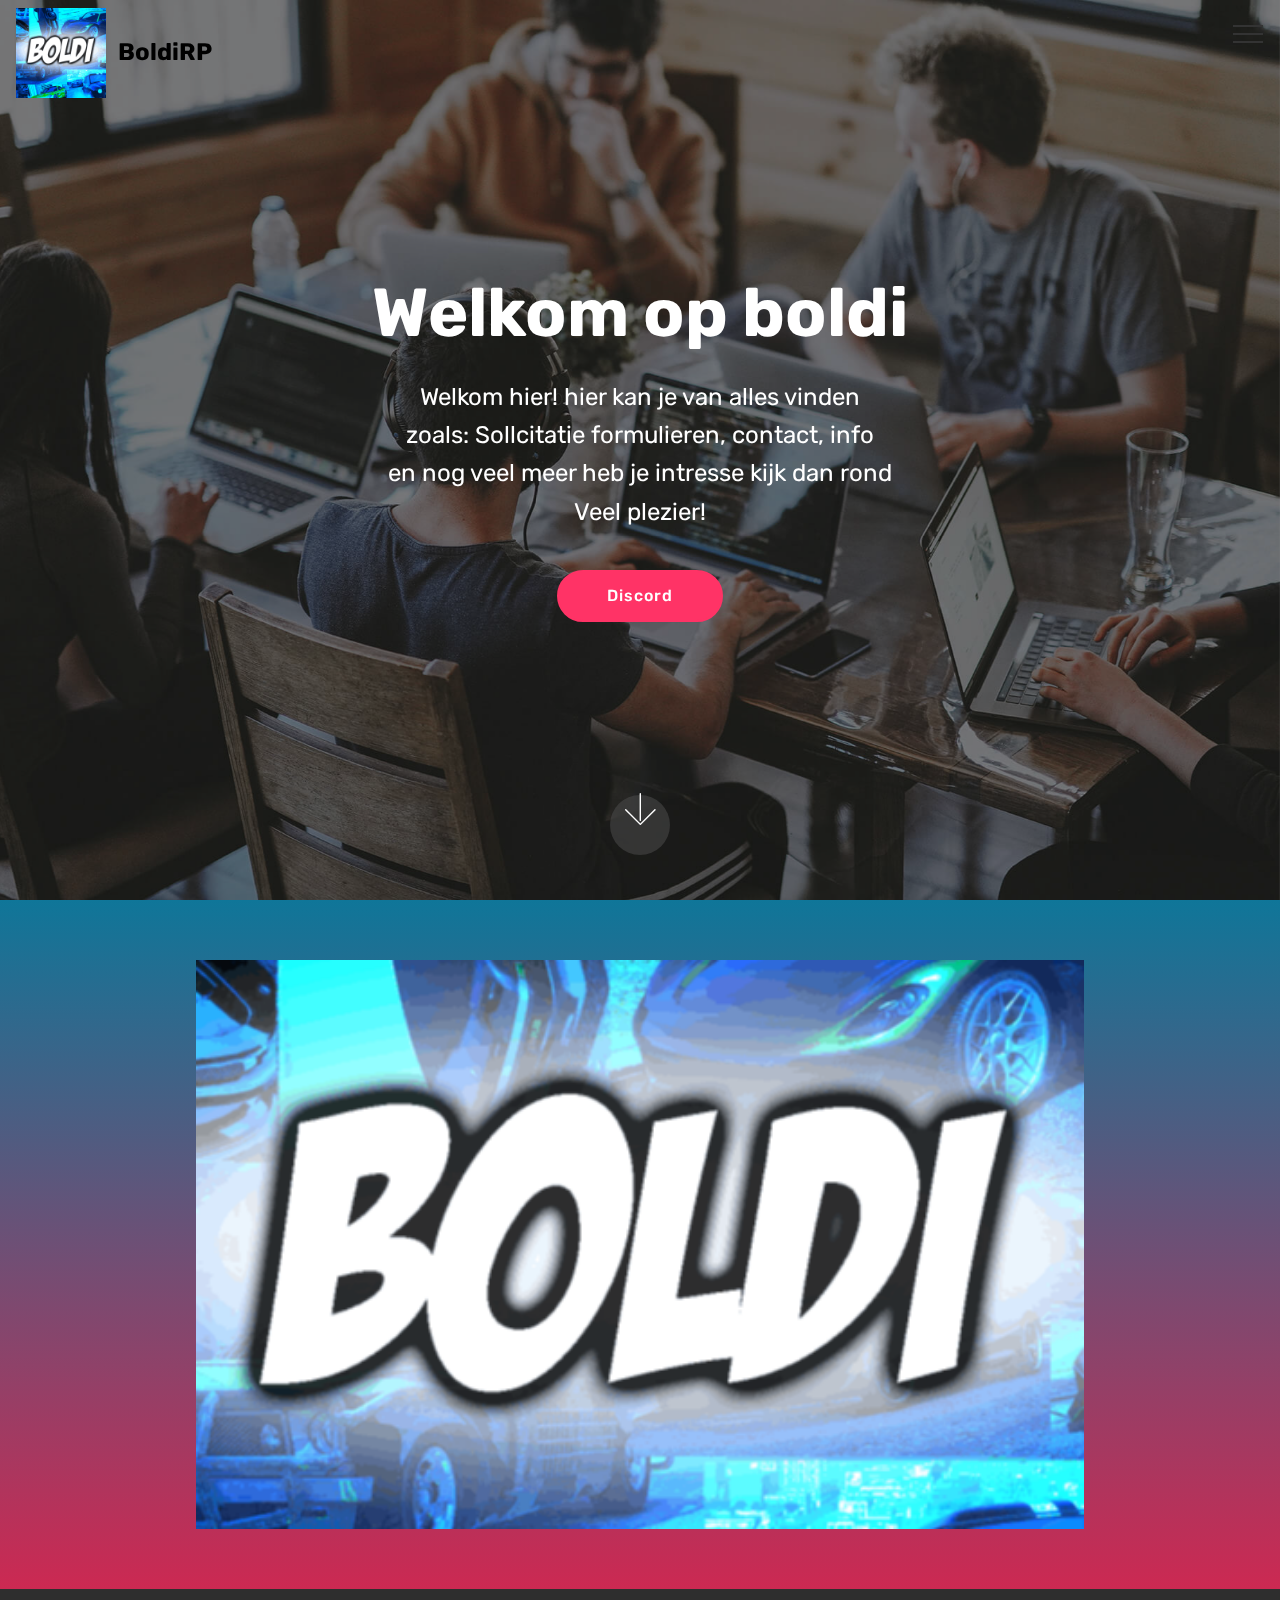
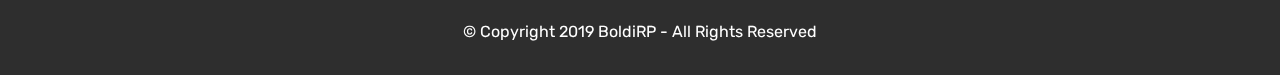
==== commit 08470cbf: "create github pages" ====
--- a/index.html
+++ b/index.html
@@ -12,6 +12,7 @@
   <title>Home</title>
   <link rel="stylesheet" href="assets/web/assets/mobirise-icons2/mobirise2.css">
   <link rel="stylesheet" href="assets/web/assets/mobirise-icons/mobirise-icons.css">
+  <link rel="stylesheet" href="assets/web/assets/mobirise-icons-bold/mobirise-icons-bold.css">
   <link rel="stylesheet" href="assets/tether/tether.min.css">
   <link rel="stylesheet" href="assets/bootstrap/css/bootstrap.min.css">
   <link rel="stylesheet" href="assets/bootstrap/css/bootstrap-grid.min.css">
@@ -41,28 +42,28 @@
         <div class="menu-logo">
             <div class="navbar-brand">
                 <span class="navbar-logo">
-                    <a href="https://mobirise.co">
+                    <a href="index.html">
                         <img src="assets/images/boldi-226x226.png" alt="Mobirise" title="" style="height: 5.6rem;">
                     </a>
                 </span>
-                <span class="navbar-caption-wrap"><a class="navbar-caption text-black display-5" href="https://mobirise.co">BoldiRP</a></span>
+                <span class="navbar-caption-wrap"><a class="navbar-caption text-black display-5" href="#top">BoldiRP</a></span>
             </div>
         </div>
         <div class="collapse navbar-collapse" id="navbarSupportedContent">
             <ul class="navbar-nav nav-dropdown nav-right" data-app-modern-menu="true"><li class="nav-item">
-                    <a class="nav-link link text-black display-4" href="https://mobirise.co"><span class="mobi-mbri mobi-mbri-contact-form mbr-iconfont mbr-iconfont-btn"></span>Contact</a>
+                    <a class="nav-link link text-black display-4" href="Contact.html"><span class="mobi-mbri mobi-mbri-contact-form mbr-iconfont mbr-iconfont-btn"></span>Contact</a>
                 </li>
                 <li class="nav-item">
-                    <a class="nav-link link text-black display-4" href="https://mobirise.co"><span class="mbri-smile-face mbr-iconfont mbr-iconfont-btn"></span>
+                    <a class="nav-link link text-black display-4" href="Overons.html"><span class="mbri-smile-face mbr-iconfont mbr-iconfont-btn"></span>
                         Over ons
                     </a>
-                </li><li class="nav-item"><a class="nav-link link text-black display-4" href="https://mobirise.co"><span class="mbri-users mbr-iconfont mbr-iconfont-btn"></span>Sollcitatie</a></li><li class="nav-item"><a class="nav-link link text-black display-4" href="https://mobirise.co"><span class="socicon socicon-angellist mbr-iconfont mbr-iconfont-btn"></span>&nbsp;Donateurs</a></li></ul>
+                </li><li class="nav-item"><a class="nav-link link text-black display-4" href="Sollicitatie.html"><span class="mbri-users mbr-iconfont mbr-iconfont-btn"></span>Sollcitatie</a></li><li class="nav-item"><a class="nav-link link text-black display-4" href="Donateurs.html"><span class="socicon socicon-angellist mbr-iconfont mbr-iconfont-btn"></span>&nbsp;Donateurs</a></li><li class="nav-item"><a class="nav-link link text-black display-4" href="index.html"><span class="mbrib-home mbr-iconfont mbr-iconfont-btn"></span>&nbsp;Home</a></li></ul>
             
         </div>
     </nav>
 </section>
 
-<section class="engine"><a href="https://mobirise.info/x">css templates</a></section><section class="cid-rpN6eJ1tGA mbr-fullscreen mbr-parallax-background" id="header2-1">
+<section class="engine"><a href="https://mobirise.info/i">free website creation software</a></section><section class="cid-rpN6eJ1tGA mbr-fullscreen mbr-parallax-background" id="header2-1">
 
     
 
@@ -99,6 +100,23 @@
     </figure>
 </section>
 
+<section once="" class="cid-rpNcHGMuP4" id="footer6-7">
+
+    
+
+    
+
+    <div class="container">
+        <div class="media-container-row align-center mbr-white">
+            <div class="col-12">
+                <p class="mbr-text mb-0 mbr-fonts-style display-7">
+                    © Copyright 2019 BoldiRP - All Rights Reserved
+                </p>
+            </div>
+        </div>
+    </div>
+</section>
+
 
   <script src="assets/web/assets/jquery/jquery.min.js"></script>
   <script src="assets/popper/popper.min.js"></script>
--- a/assets/web/assets/mobirise-icons-bold/mobirise-icons-bold.css
+++ b/assets/web/assets/mobirise-icons-bold/mobirise-icons-bold.css
@@ -0,0 +1,476 @@
+@font-face {
+  font-family: 'mobirise-icons-bold';
+  src:  url('mobirise-icons-bold.eot?m1l4yr');
+  src:  url('mobirise-icons-bold.eot?m1l4yr#iefix') format('embedded-opentype'),
+    url('mobirise-icons-bold.ttf?m1l4yr') format('truetype'),
+    url('mobirise-icons-bold.woff?m1l4yr') format('woff'),
+    url('mobirise-icons-bold.svg?m1l4yr#mobirise-icons-bold') format('svg');
+  font-weight: normal;
+  font-style: normal;
+}
+
+[class^="mbrib-"], [class*="mbrib-"] {
+  /* use !important to prevent issues with browser extensions that change fonts */
+  font-family: 'mobirise-icons-bold' !important;
+  speak: none;
+  font-style: normal;
+  font-weight: normal;
+  font-variant: normal;
+  text-transform: none;
+  line-height: 1;
+
+  /* Better Font Rendering =========== */
+  -webkit-font-smoothing: antialiased;
+  -moz-osx-font-smoothing: grayscale;
+}
+
+.mbrib-add-submenu:before {
+  content: "\e900";
+}
+.mbrib-alert:before {
+  content: "\e901";
+}
+.mbrib-align-center:before {
+  content: "\e902";
+}
+.mbrib-align-justify:before {
+  content: "\e903";
+}
+.mbrib-align-left:before {
+  content: "\e904";
+}
+.mbrib-align-right:before {
+  content: "\e905";
+}
+.mbrib-android:before {
+  content: "\e906";
+}
+.mbrib-apple:before {
+  content: "\e907";
+}
+.mbrib-arrow-down:before {
+  content: "\e908";
+}
+.mbrib-arrow-next:before {
+  content: "\e909";
+}
+.mbrib-arrow-prev:before {
+  content: "\e90a";
+}
+.mbrib-arrow-up:before {
+  content: "\e90b";
+}
+.mbrib-bold:before {
+  content: "\e90c";
+}
+.mbrib-bookmark:before {
+  content: "\e90d";
+}
+.mbrib-bootstrap:before {
+  content: "\e90e";
+}
+.mbrib-briefcase:before {
+  content: "\e90f";
+}
+.mbrib-browse:before {
+  content: "\e910";
+}
+.mbrib-bulleted-list:before {
+  content: "\e911";
+}
+.mbrib-calendar:before {
+  content: "\e912";
+}
+.mbrib-camera:before {
+  content: "\e913";
+}
+.mbrib-cart-add:before {
+  content: "\e914";
+}
+.mbrib-cart-full:before {
+  content: "\e915";
+}
+.mbrib-cash:before {
+  content: "\e916";
+}
+.mbrib-change-style:before {
+  content: "\e917";
+}
+.mbrib-chat:before {
+  content: "\e918";
+}
+.mbrib-clock:before {
+  content: "\e919";
+}
+.mbrib-close:before {
+  content: "\e91a";
+}
+.mbrib-cloud:before {
+  content: "\e91b";
+}
+.mbrib-code:before {
+  content: "\e91c";
+}
+.mbrib-contact-form:before {
+  content: "\e91d";
+}
+.mbrib-credit-card:before {
+  content: "\e91e";
+}
+.mbrib-cursor-click:before {
+  content: "\e91f";
+}
+.mbrib-cust-feedback:before {
+  content: "\e920";
+}
+.mbrib-database:before {
+  content: "\e921";
+}
+.mbrib-delivery:before {
+  content: "\e922";
+}
+.mbrib-desktop:before {
+  content: "\e923";
+}
+.mbrib-devices:before {
+  content: "\e924";
+}
+.mbrib-down:before {
+  content: "\e925";
+}
+.mbrib-download:before {
+  content: "\e926";
+}
+.mbrib-drag-n-drop:before {
+  content: "\e927";
+}
+.mbrib-drag-n-drop2:before {
+  content: "\e928";
+}
+.mbrib-edit:before {
+  content: "\e929";
+}
+.mbrib-edit2:before {
+  content: "\e92a";
+}
+.mbrib-error:before {
+  content: "\e92b";
+}
+.mbrib-extension:before {
+  content: "\e92c";
+}
+.mbrib-features:before {
+  content: "\e92d";
+}
+.mbrib-file:before {
+  content: "\e92e";
+}
+.mbrib-flag:before {
+  content: "\e92f";
+}
+.mbrib-folder:before {
+  content: "\e930";
+}
+.mbrib-gift:before {
+  content: "\e931";
+}
+.mbrib-github:before {
+  content: "\e932";
+}
+.mbrib-globe-2:before {
+  content: "\e933";
+}
+.mbrib-globe:before {
+  content: "\e934";
+}
+.mbrib-growing-chart:before {
+  content: "\e935";
+}
+.mbrib-hearth:before {
+  content: "\e936";
+}
+.mbrib-help:before {
+  content: "\e937";
+}
+.mbrib-home:before {
+  content: "\e938";
+}
+.mbrib-hot-cup:before {
+  content: "\e939";
+}
+.mbrib-idea:before {
+  content: "\e93a";
+}
+.mbrib-image-gallery:before {
+  content: "\e93b";
+}
+.mbrib-image-slider:before {
+  content: "\e93c";
+}
+.mbrib-info:before {
+  content: "\e93d";
+}
+.mbrib-italic:before {
+  content: "\e93e";
+}
+.mbrib-key:before {
+  content: "\e93f";
+}
+.mbrib-laptop:before {
+  content: "\e940";
+}
+.mbrib-layers:before {
+  content: "\e941";
+}
+.mbrib-left-right:before {
+  content: "\e942";
+}
+.mbrib-left:before {
+  content: "\e943";
+}
+.mbrib-letter:before {
+  content: "\e944";
+}
+.mbrib-like:before {
+  content: "\e945";
+}
+.mbrib-link:before {
+  content: "\e946";
+}
+.mbrib-lock:before {
+  content: "\e947";
+}
+.mbrib-login:before {
+  content: "\e948";
+}
+.mbrib-logout:before {
+  content: "\e949";
+}
+.mbrib-magic-stick:before {
+  content: "\e94a";
+}
+.mbrib-map-pin:before {
+  content: "\e94b";
+}
+.mbrib-menu:before {
+  content: "\e94c";
+}
+.mbrib-mobile:before {
+  content: "\e94d";
+}
+.mbrib-mobile2:before {
+  content: "\e94e";
+}
+.mbrib-mobirise:before {
+  content: "\e94f";
+}
+.mbrib-more-horizontal:before {
+  content: "\e950";
+}
+.mbrib-more-vertical:before {
+  content: "\e951";
+}
+.mbrib-music:before {
+  content: "\e952";
+}
+.mbrib-new-file:before {
+  content: "\e953";
+}
+.mbrib-numbered-list:before {
+  content: "\e954";
+}
+.mbrib-opened-folder:before {
+  content: "\e955";
+}
+.mbrib-pages:before {
+  content: "\e956";
+}
+.mbrib-paper-plane:before {
+  content: "\e957";
+}
+.mbrib-paperclip:before {
+  content: "\e958";
+}
+.mbrib-photo:before {
+  content: "\e959";
+}
+.mbrib-photos:before {
+  content: "\e95a";
+}
+.mbrib-pin:before {
+  content: "\e95b";
+}
+.mbrib-play:before {
+  content: "\e95c";
+}
+.mbrib-plus:before {
+  content: "\e95d";
+}
+.mbrib-preview:before {
+  content: "\e95e";
+}
+.mbrib-print:before {
+  content: "\e95f";
+}
+.mbrib-protect:before {
+  content: "\e960";
+}
+.mbrib-question:before {
+  content: "\e961";
+}
+.mbrib-quote-left:before {
+  content: "\e962";
+}
+.mbrib-quote-right:before {
+  content: "\e963";
+}
+.mbrib-redo:before {
+  content: "\e964";
+}
+.mbrib-refresh:before {
+  content: "\e965";
+}
+.mbrib-responsive:before {
+  content: "\e966";
+}
+.mbrib-right:before {
+  content: "\e967";
+}
+.mbrib-rocket:before {
+  content: "\e968";
+}
+.mbrib-sad-face:before {
+  content: "\e969";
+}
+.mbrib-sale:before {
+  content: "\e96a";
+}
+.mbrib-save:before {
+  content: "\e96b";
+}
+.mbrib-search:before {
+  content: "\e96c";
+}
+.mbrib-setting:before {
+  content: "\e96d";
+}
+.mbrib-setting2:before {
+  content: "\e96e";
+}
+.mbrib-setting3:before {
+  content: "\e96f";
+}
+.mbrib-share:before {
+  content: "\e970";
+}
+.mbrib-shopping-bag:before {
+  content: "\e971";
+}
+.mbrib-shopping-basket:before {
+  content: "\e972";
+}
+.mbrib-shopping-cart:before {
+  content: "\e973";
+}
+.mbrib-sites:before {
+  content: "\e974";
+}
+.mbrib-smile-face:before {
+  content: "\e975";
+}
+.mbrib-speed:before {
+  content: "\e976";
+}
+.mbrib-star:before {
+  content: "\e977";
+}
+.mbrib-success:before {
+  content: "\e978";
+}
+.mbrib-sun:before {
+  content: "\e979";
+}
+.mbrib-sun2:before {
+  content: "\e97a";
+}
+.mbrib-tablet-vertical:before {
+  content: "\e97b";
+}
+.mbrib-tablet:before {
+  content: "\e97c";
+}
+.mbrib-target:before {
+  content: "\e97d";
+}
+.mbrib-timer:before {
+  content: "\e97e";
+}
+.mbrib-to-ftp:before {
+  content: "\e97f";
+}
+.mbrib-to-local-drive:before {
+  content: "\e980";
+}
+.mbrib-touch-swipe:before {
+  content: "\e981";
+}
+.mbrib-touch:before {
+  content: "\e982";
+}
+.mbrib-trash:before {
+  content: "\e983";
+}
+.mbrib-underline:before {
+  content: "\e984";
+}
+.mbrib-undo:before {
+  content: "\e985";
+}
+.mbrib-unlink:before {
+  content: "\e986";
+}
+.mbrib-unlock:before {
+  content: "\e987";
+}
+.mbrib-up-down:before {
+  content: "\e988";
+}
+.mbrib-up:before {
+  content: "\e989";
+}
+.mbrib-update:before {
+  content: "\e98a";
+}
+.mbrib-upload:before {
+  content: "\e98b";
+}
+.mbrib-user:before {
+  content: "\e98c";
+}
+.mbrib-user2:before {
+  content: "\e98d";
+}
+.mbrib-users:before {
+  content: "\e98e";
+}
+.mbrib-video-play:before {
+  content: "\e98f";
+}
+.mbrib-video:before {
+  content: "\e990";
+}
+.mbrib-watch:before {
+  content: "\e991";
+}
+.mbrib-website-theme:before {
+  content: "\e992";
+}
+.mbrib-wifi:before {
+  content: "\e993";
+}
+.mbrib-windows:before {
+  content: "\e994";
+}
+.mbrib-zoom-out:before {
+  content: "\e995";
+}
--- a/assets/mobirise/css/mbr-additional.css
+++ b/assets/mobirise/css/mbr-additional.css
@@ -1825,6 +1825,11 @@
     width: 100% !important;
   }
 }
+.cid-rpNcHGMuP4 {
+  padding-top: 30px;
+  padding-bottom: 30px;
+  background-color: #2e2e2e;
+}
 .cid-rpN6e9IvII .navbar {
   background: #ffffff;
   transition: none;
@@ -2232,6 +2237,27 @@
 .cid-rpN6e9IvII .dropdown-item:hover {
   color: #767676 !important;
 }
+.cid-rpNkBSJZeC {
+  padding-top: 90px;
+  padding-bottom: 90px;
+  background-color: #ffffff;
+}
+.cid-rpNkBSJZeC .title {
+  margin-bottom: 2rem;
+}
+.cid-rpNkBSJZeC .mbr-section-subtitle {
+  color: #767676;
+}
+.cid-rpNkBSJZeC a:not([href]):not([tabindex]) {
+  color: #fff;
+  border-radius: 3px;
+}
+.cid-rpNkBSJZeC a.btn-white:not([href]):not([tabindex]) {
+  color: #333;
+}
+.cid-rpNkBSJZeC textarea.form-control {
+  min-height: 188px;
+}
 .cid-rpN6e9IvII .navbar {
   background: #ffffff;
   transition: none;
@@ -2639,6 +2665,75 @@
 .cid-rpN6e9IvII .dropdown-item:hover {
   color: #767676 !important;
 }
+.cid-rpNkNmynKn {
+  padding-top: 90px;
+  padding-bottom: 90px;
+  background-color: #ffffff;
+}
+.cid-rpNkNmynKn h4 {
+  font-weight: 500;
+  margin-bottom: 0;
+  text-align: left;
+  padding-top: 2rem;
+}
+.cid-rpNkNmynKn p {
+  margin-bottom: 0;
+  text-align: left;
+  padding-top: 1.5rem;
+}
+.cid-rpNkNmynKn .mbr-section-btn {
+  padding-top: 2.5rem;
+}
+.cid-rpNkNmynKn .mbr-section-btn a {
+  margin: 0;
+}
+.cid-rpNkNmynKn .mbr-text {
+  color: #767676;
+}
+.cid-rpNkNmynKn .card-wrapper {
+  height: 100%;
+  background: #ffffff;
+}
+@media (max-width: 767px) {
+  .cid-rpNkNmynKn .card:not(.last-child) {
+    padding-bottom: 2rem;
+  }
+}
+.cid-rpNkPU91hf {
+  padding-top: 90px;
+  padding-bottom: 90px;
+  background-color: #ffffff;
+}
+.cid-rpNkPU91hf h4 {
+  font-weight: 500;
+  margin-bottom: 0;
+  text-align: left;
+  padding-top: 2rem;
+}
+.cid-rpNkPU91hf p {
+  margin-bottom: 0;
+  text-align: left;
+  padding-top: 1.5rem;
+  padding-top: 2rem;
+}
+.cid-rpNkPU91hf .mbr-section-btn {
+  padding-top: 2.5rem;
+}
+.cid-rpNkPU91hf .mbr-section-btn a {
+  margin: 0;
+}
+.cid-rpNkPU91hf .mbr-text {
+  color: #767676;
+}
+.cid-rpNkPU91hf .card-wrapper {
+  height: 100%;
+  background: #ffffff;
+}
+@media (max-width: 767px) {
+  .cid-rpNkPU91hf .card:not(.last-child) {
+    padding-bottom: 2rem;
+  }
+}
 .cid-rpN6e9IvII .navbar {
   background: #ffffff;
   transition: none;
@@ -3046,6 +3141,130 @@
 .cid-rpN6e9IvII .dropdown-item:hover {
   color: #767676 !important;
 }
+.cid-rpNeizYo2q {
+  padding-top: 90px;
+  padding-bottom: 90px;
+  background: linear-gradient(45deg, #efefef, #efefef);
+}
+.cid-rpNeizYo2q .list-group-item {
+  padding: .75rem 3.25rem;
+}
+.cid-rpNeizYo2q .plan {
+  word-break: break-word;
+  position: relative;
+  max-width: 300px;
+  padding-right: 0;
+  padding-left: 0;
+  color: #767676;
+}
+.cid-rpNeizYo2q .plan .list-group-item {
+  position: relative;
+  -webkit-justify-content: center;
+  justify-content: center;
+  border: 0;
+}
+.cid-rpNeizYo2q .plan .list-group-item::after {
+  position: absolute;
+  bottom: 0;
+  left: 20%;
+  width: 60%;
+  height: 2px;
+  content: "";
+  background-color: #eaeaea;
+}
+.cid-rpNeizYo2q .plan .list-group-item:last-child::after {
+  display: none;
+}
+.cid-rpNeizYo2q .plan-header {
+  padding-left: 1rem;
+  padding-right: 1rem;
+}
+.cid-rpNeizYo2q .plan-header,
+.cid-rpNeizYo2q .plan-body {
+  background-color: #fff;
+}
+.cid-rpNeizYo2q .price-figure {
+  font-weight: 700;
+  color: #232323;
+}
+.cid-rpNeizYo2q .price-value {
+  font-weight: 700;
+  vertical-align: top;
+}
+@media (max-width: 550px) {
+  .cid-rpNeizYo2q .price-figure {
+    font-size: 4.25rem;
+  }
+}
+.cid-rpNeizYo2q .price-term {
+  color: #232323;
+  text-align: right;
+}
+.cid-rpNeizYo2q LI {
+  color: #232323;
+}
+.cid-rpNiNUiAgu {
+  padding-top: 90px;
+  padding-bottom: 90px;
+  background: linear-gradient(45deg, #efefef, #efefef);
+}
+.cid-rpNiNUiAgu .list-group-item {
+  padding: .75rem 3.25rem;
+}
+.cid-rpNiNUiAgu .plan {
+  word-break: break-word;
+  position: relative;
+  max-width: 300px;
+  padding-right: 0;
+  padding-left: 0;
+  color: #767676;
+}
+.cid-rpNiNUiAgu .plan .list-group-item {
+  position: relative;
+  -webkit-justify-content: center;
+  justify-content: center;
+  border: 0;
+}
+.cid-rpNiNUiAgu .plan .list-group-item::after {
+  position: absolute;
+  bottom: 0;
+  left: 20%;
+  width: 60%;
+  height: 2px;
+  content: "";
+  background-color: #eaeaea;
+}
+.cid-rpNiNUiAgu .plan .list-group-item:last-child::after {
+  display: none;
+}
+.cid-rpNiNUiAgu .plan-header {
+  padding-left: 1rem;
+  padding-right: 1rem;
+}
+.cid-rpNiNUiAgu .plan-header,
+.cid-rpNiNUiAgu .plan-body {
+  background-color: #fff;
+}
+.cid-rpNiNUiAgu .price-figure {
+  font-weight: 700;
+  color: #232323;
+}
+.cid-rpNiNUiAgu .price-value {
+  font-weight: 700;
+  vertical-align: top;
+}
+@media (max-width: 550px) {
+  .cid-rpNiNUiAgu .price-figure {
+    font-size: 4.25rem;
+  }
+}
+.cid-rpNiNUiAgu .price-term {
+  color: #232323;
+  text-align: right;
+}
+.cid-rpNiNUiAgu LI {
+  color: #232323;
+}
 .cid-rpN6e9IvII .navbar {
   background: #ffffff;
   transition: none;
@@ -3453,3 +3672,119 @@
 .cid-rpN6e9IvII .dropdown-item:hover {
   color: #767676 !important;
 }
+.cid-rpNd1ZVgbI {
+  padding-top: 90px;
+  padding-bottom: 90px;
+  background-color: #efefef;
+}
+.cid-rpNd1ZVgbI .card-box {
+  background-color: #ffffff;
+  padding: 2rem;
+}
+.cid-rpNd1ZVgbI h4 {
+  font-weight: 500;
+  margin-bottom: 0;
+  text-align: left;
+}
+.cid-rpNd1ZVgbI p {
+  color: #767676;
+  text-align: left;
+}
+.cid-rpNd1ZVgbI .card-wrapper {
+  position: relative;
+  box-shadow: 0px 0px 0px 0px rgba(0, 0, 0, 0);
+  transition: box-shadow 0.3s;
+}
+.cid-rpNd1ZVgbI .card-wrapper:hover {
+  box-shadow: 0px 0px 30px 0px rgba(0, 0, 0, 0.05);
+  transition: box-shadow 0.3s;
+}
+.cid-rpNd1ZVgbI .card-img {
+  position: absolute;
+  top: 0;
+  left: 0;
+  width: 100%;
+  overflow: hidden;
+}
+.cid-rpNd1ZVgbI .card-title {
+  text-align: center;
+}
+.cid-rpNd2HAKGy {
+  padding-top: 90px;
+  padding-bottom: 90px;
+  background-color: #efefef;
+}
+.cid-rpNd2HAKGy .card-box {
+  background-color: #ffffff;
+  padding: 2rem;
+}
+.cid-rpNd2HAKGy h4 {
+  font-weight: 500;
+  margin-bottom: 0;
+  text-align: left;
+}
+.cid-rpNd2HAKGy p {
+  color: #767676;
+  text-align: left;
+}
+.cid-rpNd2HAKGy .card-wrapper {
+  position: relative;
+  box-shadow: 0px 0px 0px 0px rgba(0, 0, 0, 0);
+  transition: box-shadow 0.3s;
+}
+.cid-rpNd2HAKGy .card-wrapper:hover {
+  box-shadow: 0px 0px 30px 0px rgba(0, 0, 0, 0.05);
+  transition: box-shadow 0.3s;
+}
+.cid-rpNd2HAKGy .card-img {
+  position: absolute;
+  top: 0;
+  left: 0;
+  width: 100%;
+  overflow: hidden;
+}
+.cid-rpNd2HAKGy .card-title {
+  text-align: center;
+}
+.cid-rpNdchAbLB {
+  padding-top: 90px;
+  padding-bottom: 90px;
+  background-color: #efefef;
+}
+.cid-rpNdchAbLB .card-box {
+  background-color: #ffffff;
+  padding: 2rem;
+}
+.cid-rpNdchAbLB h4 {
+  font-weight: 500;
+  margin-bottom: 0;
+  text-align: left;
+}
+.cid-rpNdchAbLB p {
+  color: #767676;
+  text-align: left;
+}
+.cid-rpNdchAbLB .card-wrapper {
+  position: relative;
+  box-shadow: 0px 0px 0px 0px rgba(0, 0, 0, 0);
+  transition: box-shadow 0.3s;
+}
+.cid-rpNdchAbLB .card-wrapper:hover {
+  box-shadow: 0px 0px 30px 0px rgba(0, 0, 0, 0.05);
+  transition: box-shadow 0.3s;
+}
+.cid-rpNdchAbLB .card-img {
+  position: absolute;
+  top: 0;
+  left: 0;
+  width: 100%;
+  overflow: hidden;
+}
+.cid-rpNdchAbLB .card-title {
+  text-align: center;
+}
+.cid-rpNeaV9zON {
+  padding-top: 30px;
+  padding-bottom: 30px;
+  background-color: #2e2e2e;
+}
